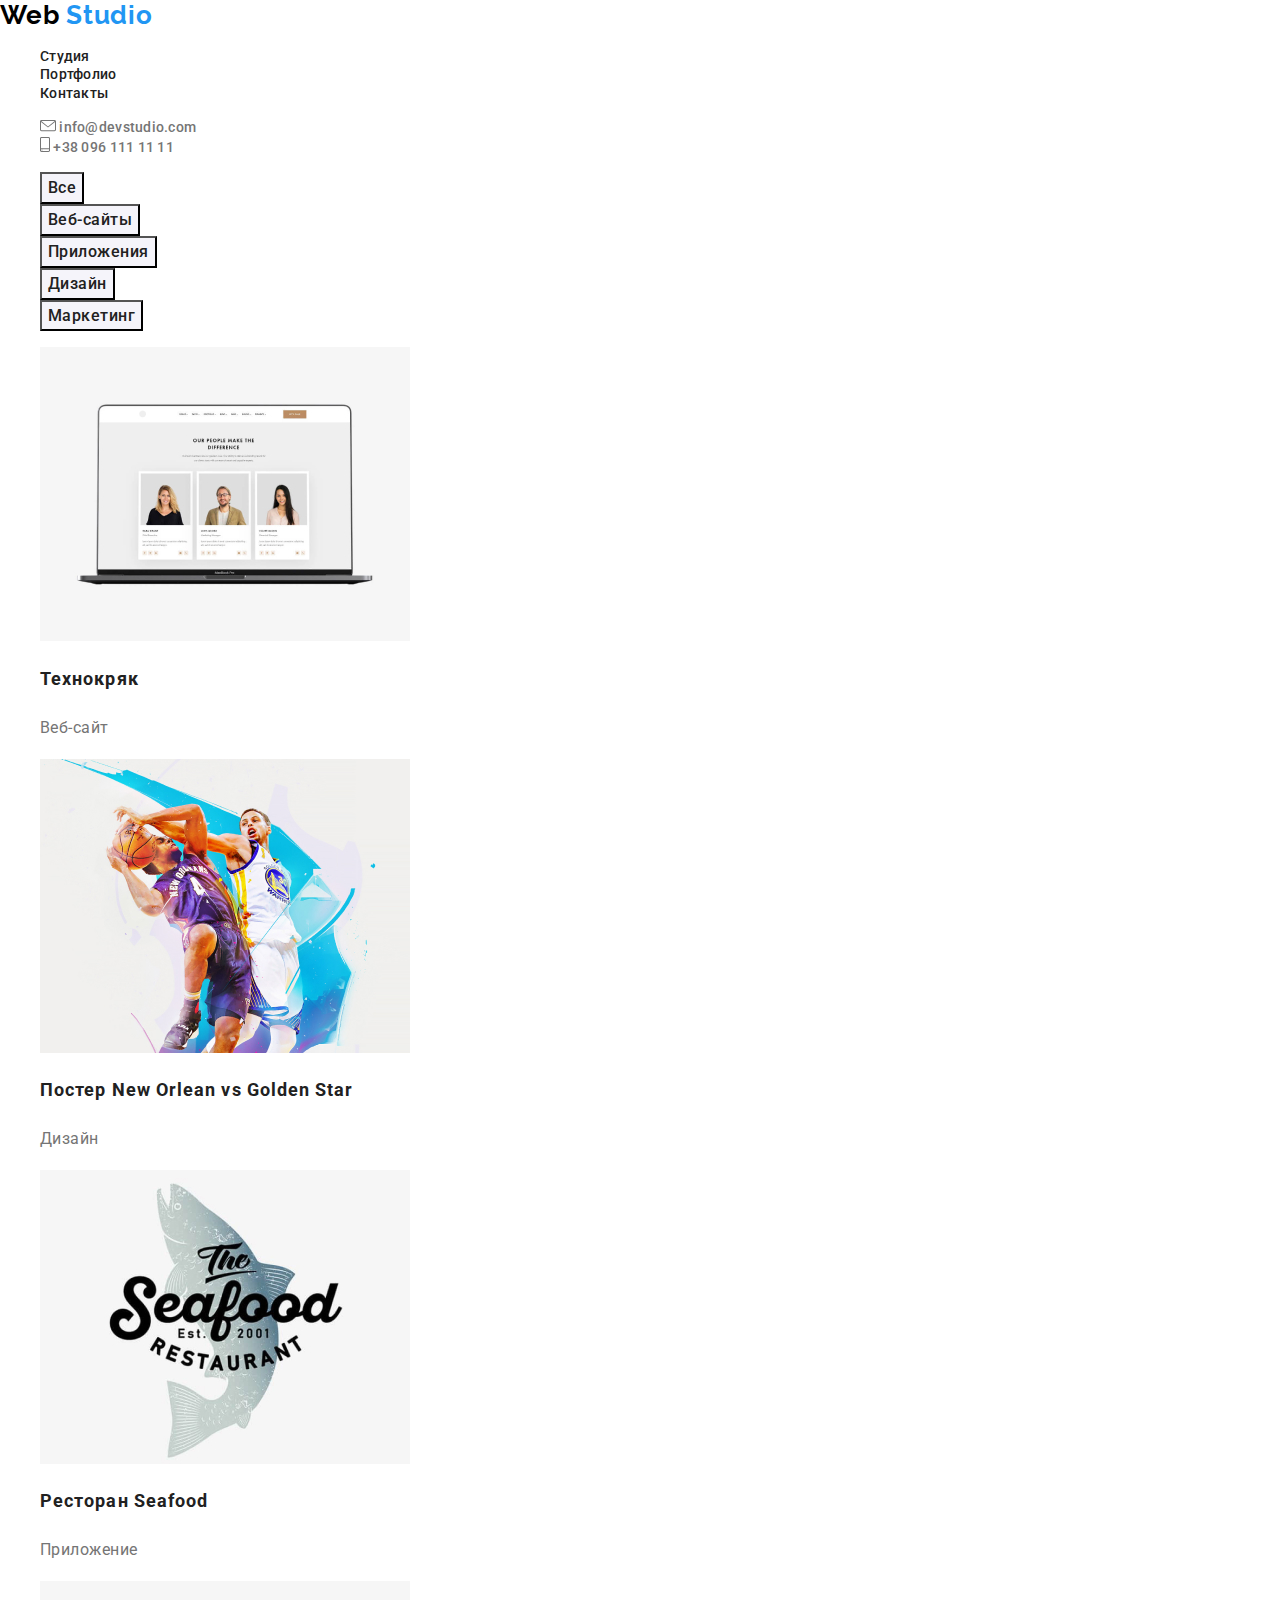
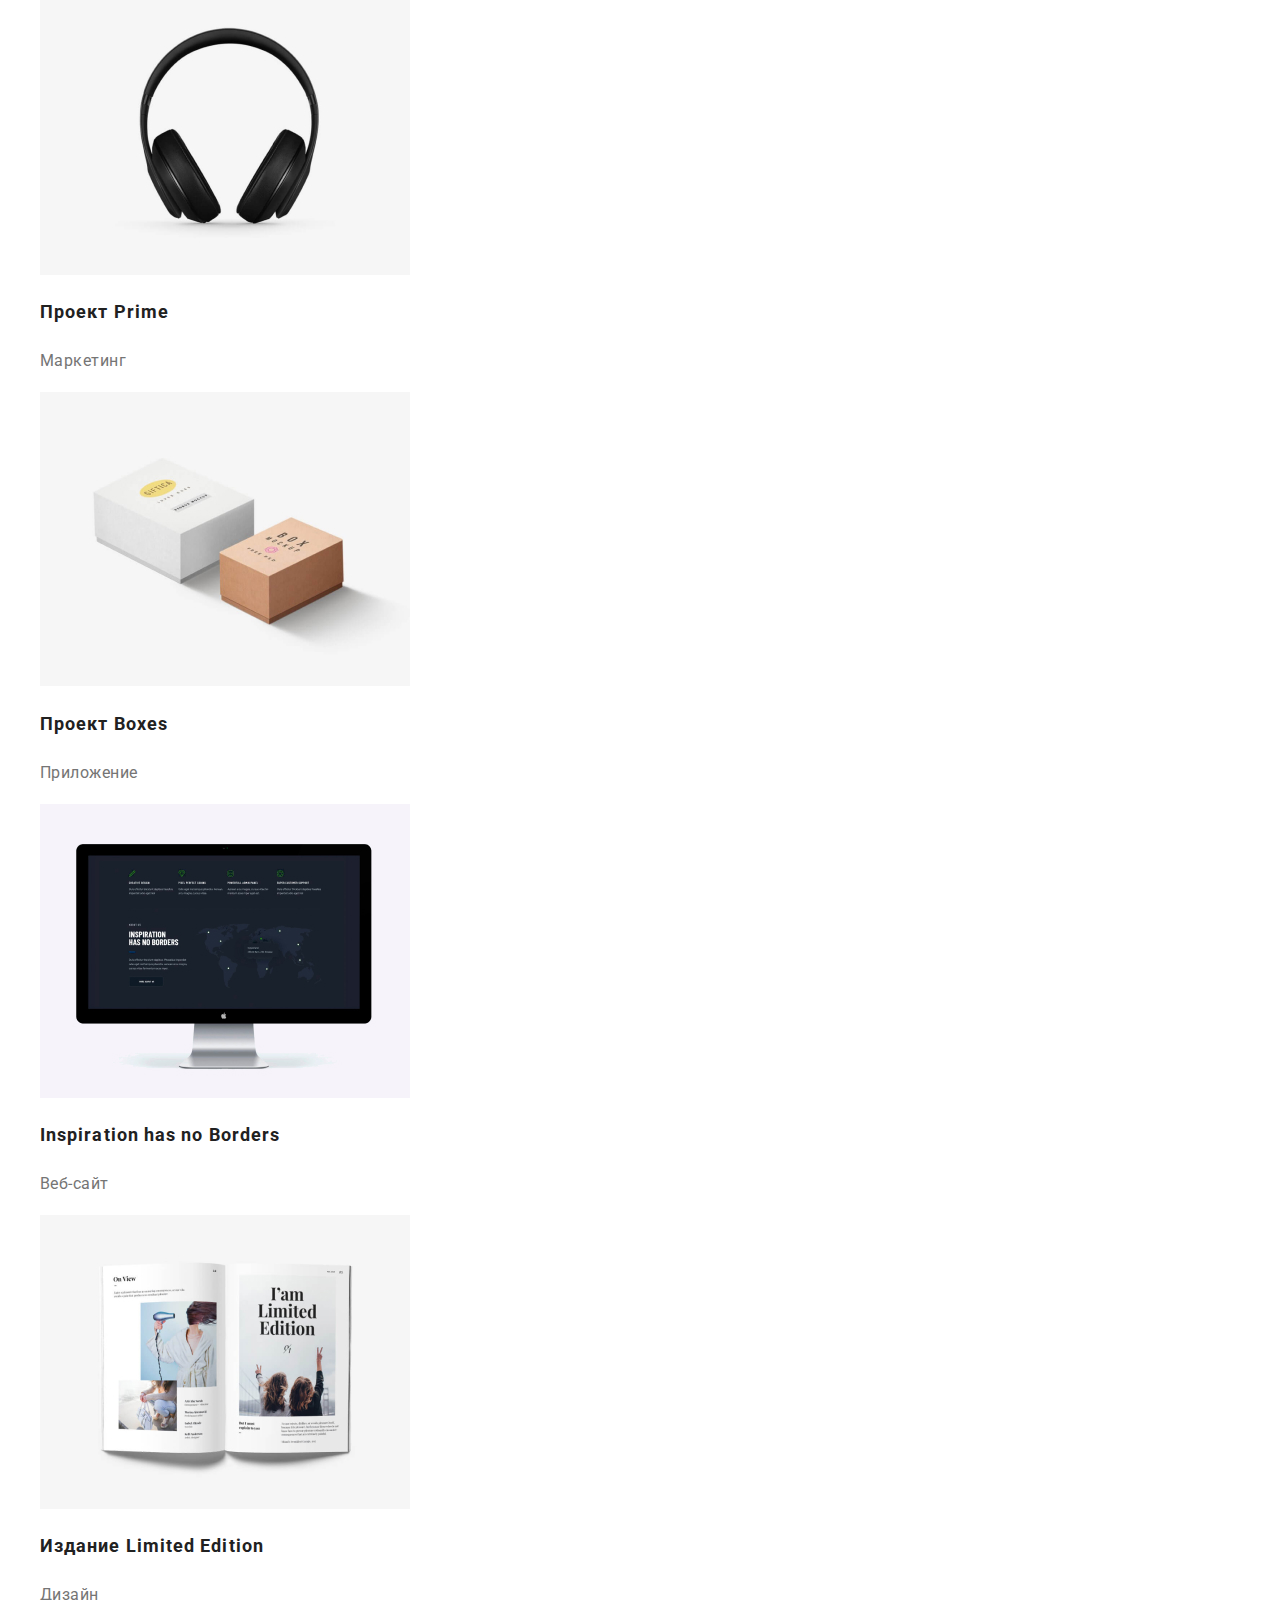
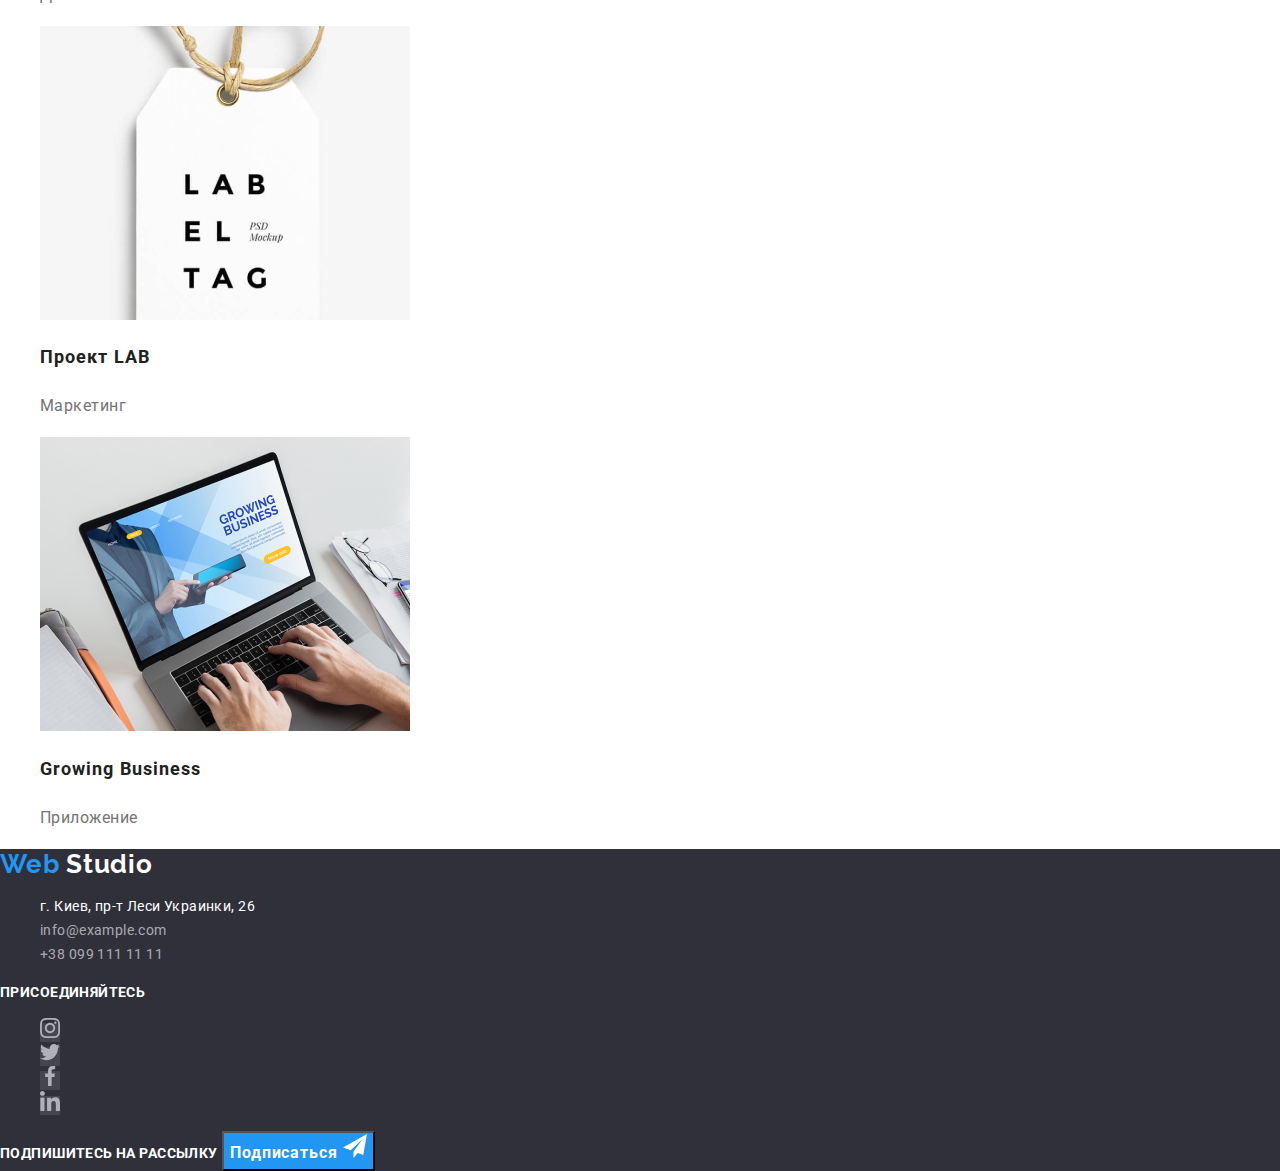
==== portfolio.html @ 46cf5114 "копирует со 2-ого дз + изменяет метод вставки шрифта, нормалайза, добавляет id к лого в футере" ====
<!DOCTYPE html>
<html lang="ru">
  <head>
    <meta charset="UTF-8" />
    <meta name="viewport" content="width=device-width, initial-scale=1.0" />
    <title>Портфолио</title>
    <link
      href="https://fonts.googleapis.com/css2?family=Roboto:wght@400;500;700;900&display=swap"
      rel="stylesheet"
    />
    <link
      rel="stylesheet"
      href="https://cdnjs.cloudflare.com/ajax/libs/modern-normalize/0.7.0/modern-normalize.min.css"
    />
    <link rel="stylesheet" href="./css/styles.css" />
  </head>

  <body>
    <!-- Шапка сайта -->
    <header class="header">
      <nav class="navigation">
        <a class="logo link" id="logo" href="./index.html" lang="en">
          <span class="logo-accent">Web</span> Studio
        </a>

        <ul class="navigation-list list">
          <li class="navigation-list-item">
            <a
              class="navigation-list-item-link link"
              href="./index.html"
              target="_blank"
              rel="noreferrer noopener"
              >Студия</a
            >
          </li>
          <li class="navigation-list-item">
            <a
              class="navigation-list-item-link link"
              href="./portfolio.html"
              target="_blank"
              rel="noreferrer noopener"
              >Портфолио</a
            >
          </li>
          <li class="navigation-list-item">
            <a
              class="navigation-list-item-link link"
              href=""
              target="_blank"
              rel="noreferrer noopener"
              >Контакты</a
            >
          </li>
        </ul>
      </nav>

      <ul class="header-address-list list">
        <li class="header-address-list-item">
          <address class="address">
            <a
              class="header-address-list-item-link link"
              href="mailto:info@devstudio.com"
              aria-label="Конверт"
            >
              <img src="./images/icons-header/envelope.svg" alt="Конверт" />
              info@devstudio.com
            </a>
          </address>
        </li>
        <li class="header-address-list-item">
          <address class="address">
            <a
              class="header-address-list-item-link link"
              href="tel:+380961111111"
              aria-label="Смартфон"
            >
              <img src="./images/icons-header/smartphone.svg" alt="Смартфон" />
              +38 096 111 11 11
            </a>
          </address>
        </li>
      </ul>
    </header>

    <main>
      <!-- Портфолио -->
      <section class="portfolio">
        <h1 hidden>Проекты студии</h1>
        <ul class="portfolio-list-btn list">
          <li class="portfolio-list-btn-item">
            <button class="portfolio-btn" type="button">Все</button>
          </li>
          <li class="portfolio-list-btn-item">
            <button class="portfolio-btn" type="button">Веб-сайты</button>
          </li>
          <li class="portfolio-list-btn-item">
            <button class="portfolio-btn" type="button">Приложения</button>
          </li>
          <li class="portfolio-list-btn-item">
            <button class="portfolio-btn" type="button">Дизайн</button>
          </li>
          <li class="portfolio-list-btn-item">
            <button class="portfolio-btn" type="button">Маркетинг</button>
          </li>
        </ul>

        <ul class="portfolio-list list">
          <li class="portfolio-list-item">
            <a
              class="portfolio-list-item-link link"
              href=""
              target="_blank"
              rel="noreferrer noopener"
            >
              <img
                src="./images/portfolio/project-1.jpg"
                alt="Фото людей на экране ноутбука"
                width="370"
                height="294"
              />
              <h2 class="portfolio-list-item-title">Технокряк</h2>
              <p class="portfolio-list-item-name">Веб-сайт</p>
              <p class="portfolio-list-item-description" hidden>
                Технокряк это современная площадка распространения коронавируса.
                Компании используют эту платформу для цифрового шпионажа и атак
                на защищённые сервера конкурентов.
              </p>
            </a>
          </li>
          <li class="portfolio-list-item">
            <a
              class="portfolio-list-item-link link"
              href=""
              target="_blank"
              rel="noreferrer noopener"
            >
              <img
                src="./images/portfolio/project-2.jpg"
                alt="Два баскетболиста"
                width="370"
                height="294"
              />
              <h2 class="portfolio-list-item-title">
                Постер <span lang="en">New Orlean vs Golden Star</span>
              </h2>
              <p class="portfolio-list-item-name">Дизайн</p>
              <p class="portfolio-list-item-description" hidden>
                Технокряк это современная площадка распространения коронавируса.
                Компании используют эту платформу для цифрового шпионажа и атак
                на защищённые сервера конкурентов.
              </p>
            </a>
          </li>
          <li class="portfolio-list-item">
            <a
              class="portfolio-list-item-link link"
              href=""
              target="_blank"
              rel="noreferrer noopener"
            >
              <img
                src="./images/portfolio/project-3.jpg"
                alt="Рыба с надписью"
                width="370"
                height="294"
              />
              <h2 class="portfolio-list-item-title">
                Ресторан <span lang="en">Seafood</span>
              </h2>
              <p class="portfolio-list-item-name">Приложение</p>
              <p class="portfolio-list-item-description" hidden>
                Технокряк это современная площадка распространения коронавируса.
                Компании используют эту платформу для цифрового шпионажа и атак
                на защищённые сервера конкурентов.
              </p>
            </a>
          </li>
          <li class="portfolio-list-item">
            <a
              class="portfolio-list-item-link link"
              href=""
              target="_blank"
              rel="noreferrer noopener"
            >
              <img
                src="./images/portfolio/project-4.jpg"
                alt="Наушники"
                width="370"
                height="294"
              />
              <h2 class="portfolio-list-item-title">
                Проект <span lang="en">Prime</span>
              </h2>
              <p class="portfolio-list-item-name">Маркетинг</p>
              <p class="portfolio-list-item-description" hidden>
                Технокряк это современная площадка распространения коронавируса.
                Компании используют эту платформу для цифрового шпионажа и атак
                на защищённые сервера конкурентов.
              </p>
            </a>
          </li>
          <li class="portfolio-list-item">
            <a
              class="portfolio-list-item-link link"
              href=""
              target="_blank"
              rel="noreferrer noopener"
            >
              <img
                src="./images/portfolio/project-5.jpg"
                alt="Две коробки"
                width="370"
                height="294"
              />
              <h2 class="portfolio-list-item-title">
                Проект <span lang="en">Boxes</span>
              </h2>
              <p class="portfolio-list-item-name">Приложение</p>
              <p class="portfolio-list-item-description" hidden>
                Технокряк это современная площадка распространения коронавируса.
                Компании используют эту платформу для цифрового шпионажа и атак
                на защищённые сервера конкурентов.
              </p>
            </a>
          </li>
          <li class="portfolio-list-item">
            <a
              class="portfolio-list-item-link link"
              href=""
              target="_blank"
              rel="noreferrer noopener"
            >
              <img
                src="./images/portfolio/project-6.jpg"
                alt="Монитор"
                width="370"
                height="294"
              />
              <h2 class="portfolio-list-item-title" lang="en">
                Inspiration has no Borders
              </h2>
              <p class="portfolio-list-item-name">Веб-сайт</p>
              <p class="portfolio-list-item-description" hidden>
                Технокряк это современная площадка распространения коронавируса.
                Компании используют эту платформу для цифрового шпионажа и атак
                на защищённые сервера конкурентов.
              </p>
            </a>
          </li>
          <li class="portfolio-list-item">
            <a
              class="portfolio-list-item-link link"
              href=""
              target="_blank"
              rel="noreferrer noopener"
            >
              <img
                src="./images/portfolio/project-7.jpg"
                alt="Открытый журнал"
                width="370"
                height="294"
              />
              <h2 class="portfolio-list-item-title">
                Издание <span lang="en">Limited Edition</span>
              </h2>
              <p class="portfolio-list-item-name">Дизайн</p>
              <p class="portfolio-list-item-description" hidden>
                Технокряк это современная площадка распространения коронавируса.
                Компании используют эту платформу для цифрового шпионажа и атак
                на защищённые сервера конкурентов.
              </p>
            </a>
          </li>
          <li class="portfolio-list-item">
            <a
              class="portfolio-list-item-link link"
              href=""
              target="_blank"
              rel="noreferrer noopener"
            >
              <img
                src="./images/portfolio/project-8.jpg"
                alt="Этикетка от одежды"
                width="370"
                height="294"
              />
              <h2 class="portfolio-list-item-title">
                Проект <span lang="en">LAB</span>
              </h2>
              <p class="portfolio-list-item-name">Маркетинг</p>
              <p class="portfolio-list-item-description" hidden>
                Технокряк это современная площадка распространения коронавируса.
                Компании используют эту платформу для цифрового шпионажа и атак
                на защищённые сервера конкурентов.
              </p>
            </a>
          </li>
          <li class="portfolio-list-item">
            <a
              class="portfolio-list-item-link link"
              href=""
              target="_blank"
              rel="noreferrer noopener"
            >
              <img
                src="./images/portfolio/project-9.jpg"
                alt="Человек печатает на ноутбуке"
                width="370"
                height="294"
              />
              <h2 class="portfolio-list-item-title" lang="en">
                Growing Business
              </h2>
              <p class="portfolio-list-item-name">Приложение</p>
              <p class="portfolio-list-item-description" hidden>
                Технокряк это современная площадка распространения коронавируса.
                Компании используют эту платформу для цифрового шпионажа и атак
                на защищённые сервера конкурентов.
              </p>
            </a>
          </li>
        </ul>
      </section>
    </main>

    <!-- Подвал -->
    <footer class="footer">
      <div class="footer-address-container">
        <a class="logo link" href="#logo" lang="en">
          <span class="logo-accent">Web</span> Studio
        </a>
        <ul class="footer-address-list list">
          <li class="footer-address-list-item">
            <address class="address">
              <a
                class="footer-address-list-item-link location link"
                href="https://goo.gl/maps/a66H3d7SXyRUabzh9"
                target="_blank"
                rel="noreferrer noopener"
              >
                г. Киев, пр-т Леси Украинки, 26
              </a>
            </address>
          </li>
          <li class="footer-address-list-item">
            <address class="address">
              <a
                class="footer-address-list-item-link link"
                href="mailto:info@example.com"
                >info@example.com</a
              >
            </address>
          </li>
          <li class="footer-address-list-item">
            <address class="address">
              <a
                class="footer-address-list-item-link link"
                href="tel:+380991111111"
                >+38 099 111 11 11</a
              >
            </address>
          </li>
        </ul>
      </div>
      <div class="footer-social-list-container">
        <b class="text">присоединяйтесь</b>
        <ul class="social-list list">
          <li class="social-list-item">
            <a class="social-list-item-link" href="" aria-label="Инстаграм">
              <img
                src="./images/social-links/instagram.svg"
                alt="Иконка инстаграма"
                width="20"
                height="20"
              />
            </a>
          </li>
          <li class="social-list-item">
            <a class="social-list-item-link" href="" aria-label="Твиттер">
              <img
                src="./images/social-links/twitter.svg"
                alt="Иконка твиттера"
                width="20"
                height="20"
              />
            </a>
          </li>
          <li class="social-list-item">
            <a class="social-list-item-link" href="" aria-label="Фейсбук">
              <img
                src="./images/social-links/facebook.svg"
                alt="Иконка фейсбука"
                width="20"
                height="20"
              />
            </a>
          </li>
          <li class="social-list-item">
            <a class="social-list-item-link" href="" aria-label="Линкедин">
              <img
                src="./images/social-links/linkedin.svg"
                alt="Иконка линкедина"
                width="20"
                height="20"
              />
            </a>
          </li>
        </ul>
      </div>
      <div class="footer-form-container">
        <b class="text">подпишитесь на рассылку</b>
        <button class="modal-btn" type="button">
          Подписаться
          <img
            src="./images/footer-icons/icon-send.svg"
            alt="Иконка самолетика"
            width="24"
            height="24"
          />
        </button>
      </div>
    </footer>
  </body>
</html>
---- css/styles.css ----
/* raleway-700 - latin */
@font-face {
  font-family: 'Raleway';
  font-style: normal;
  font-weight: 700;
  font-display: swap;
  src: local('Raleway Bold'), local('Raleway-Bold'),
    url('../fonts/raleway-v16-latin-700.woff2') format('woff2'),
    /* Chrome 26+, Opera 23+, Firefox 39+ */
      url('../fonts/raleway-v16-latin-700.woff') format('woff'); /* Chrome 6+, Firefox 3.6+, IE 9+, Safari 5.1+ */
}

:root {
  --main-font: 'Roboto', sans-serif;
  --secondary-font: 'Raleway', sans-serif;
  --primary-text-color: #757575;
  --secondary-text-color: #ffffff;
  --title-hero-color: #ffffff;
  --title-color: #212121;
  --navigation-color: #212121;
  --accent-color: #2196f3;
  --background-main-color: #ffffff;
  --background-secondary-color: #f5f4fa;
  --background-footer-color: #2f303a;
}

body {
  background-color: var(--background-main-color);
  font-family: var(--main-font);
  color: var(--primary-text-color);
}
.link {
  text-decoration: none;
}
.list {
  list-style: none;
}
.address {
  font-style: normal;
}

/* Логотип в шапке */
.logo {
  font-family: var(--secondary-font);
  font-weight: 700;
  font-size: 26px;
  line-height: 1.19;
  letter-spacing: 0.03em;
  color: #000000;
}
.logo-accent {
  color: var(--accent-color);
}
.logo:hover,
.logo:focus {
  color: var(--accent-color);
}
.logo-accent:hover,
.logo-accent:focus {
  color: #000000;
}

/* Шапка сайта */
.navigation-list-item-link,
.header-address-list-item-link {
  font-weight: 500;
  font-size: 14px;
  line-height: 1.14;
  letter-spacing: 0.02em;
  color: var(--navigation-color);
}
.navigation-list-item-link:hover,
.navigation-list-item-link:focus,
.header-address-list-item-link:hover,
.header-address-list-item-link:focus {
  color: var(--accent-color);
}
.header-address-list-item-link {
  color: var(--primary-text-color);
}

/* Секция Герой */
.hero-title {
  font-weight: 900;
  font-size: 44px;
  line-height: 1.36;
  text-align: center;
  letter-spacing: 0.06em;
  text-transform: uppercase;
  color: var(--title-hero-color);
  background-color: rgba(47, 48, 58, 0.8);
}
.modal-btn {
  font-weight: 700;
  font-size: 16px;
  line-height: 1.87;
  /* display: flex; */
  /* align-items: center; */
  text-align: center;
  letter-spacing: 0.06em;
  color: var(--secondary-text-color);
  background-color: var(--accent-color);
}
.modal-btn:hover,
.modal-btn:focus {
  background-color: #188ce8;
}

/* Особенности */
.features-list-item-img {
  background-color: var(--background-secondary-color);
}
.features-subtitle {
  font-weight: 700;
  font-size: 14px;
  line-height: 1.14;
  letter-spacing: 0.03em;
  text-transform: uppercase;
  color: var(--title-color);
}
.features-description {
  font-weight: 400;
  font-size: 14px;
  line-height: 1.71;
  letter-spacing: 0.03em;
}

/* Деятельность */
.title {
  font-weight: 700;
  font-size: 36px;
  line-height: 1.17;
  text-align: center;
  letter-spacing: 0.03em;
  color: var(--title-color);
}
.activity-list-item-description {
  font-weight: 700;
  font-size: 14px;
  line-height: 1.14;
  text-align: center;
  letter-spacing: 0.03em;
  text-transform: uppercase;
  color: var(--secondary-text-color);
  background-color: rgba(47, 48, 58, 0.8);
}

/* Команда */
.team {
  background-color: var(--background-secondary-color);
}
.team-list-item {
  background-color: var(--background-main-color);
  box-shadow: 0px 2px 1px rgba(0, 0, 0, 0.2), 0px 1px 1px rgba(0, 0, 0, 0.14),
    0px 1px 3px rgba(0, 0, 0, 0.12);
}
.team-list-item-name,
.team-list-item-position {
  font-weight: 500;
  font-size: 16px;
  line-height: 1.19;
  text-align: center;
  letter-spacing: 0.03em;
  color: var(--title-color);
}
.team-list-item-position {
  font-weight: 400;
  color: var(--primary-text-color);
}
.social-list-item-link {
  background-color: var(--background-main-color);
}
.social-list-item-link:hover,
.social-list-item-link:focus {
  background-color: var(--accent-color);
}

/* Постоянные клиенты */

/* Логотип в подвале */
.footer-address-container .logo {
  color: #ffffff;
}
.footer-address-container .logo:hover,
.footer-address-container .logo:focus {
  color: var(--accent-color);
}
.footer-address-container .logo-accent:hover,
.footer-address-container .logo-accent:focus {
  color: #ffffff;
}

/* Подвал */
.footer {
  background-color: var(--background-footer-color);
}
.footer-address-list-item-link {
  font-weight: 400;
  font-size: 14px;
  line-height: 1.71;
  letter-spacing: 0.03em;
  color: rgba(255, 255, 255, 0.6);
}
.footer-address-list-item-link.location {
  color: var(--secondary-text-color);
}
.footer-address-list-item-link:hover,
.footer-address-list-item-link:focus {
  color: var(--accent-color);
}
.footer-social-list-container .text,
.footer-form-container .text {
  font-weight: 700;
  font-size: 14px;
  line-height: 1.14;
  letter-spacing: 0.03em;
  text-transform: uppercase;
  color: var(--secondary-text-color);
}
.footer .social-list-item-link {
  background-color: rgba(255, 255, 255, 0.1);
}
.footer .social-list-item-link:hover,
.footer .social-list-item-link:focus {
  background-color: var(--accent-color);
}

/* Портфолио */
.portfolio-btn {
  font-weight: 500;
  font-size: 16px;
  line-height: 1.62;
  text-align: center;
  letter-spacing: 0.03em;
  color: var(--navigation-color);
  background-color: var(--background-secondary-color);
}
.portfolio-btn:hover,
.portfolio-btn:focus {
  color: var(--secondary-text-color);
  background-color: var(--accent-color);
}
.portfolio-list-item-title {
  font-weight: 700;
  font-size: 18px;
  line-height: 2;
  letter-spacing: 0.06em;
  color: var(--title-color);
}
.portfolio-list-item-name {
  font-weight: 400;
  font-size: 16px;
  line-height: 1.87;
  letter-spacing: 0.03em;
  color: var(--primary-text-color);
}
.portfolio-list-item-description {
  font-weight: 400;
  font-size: 18px;
  line-height: 1.56;
  letter-spacing: 0.03em;
  color: var(--secondary-text-color);
  background-color: rgba(33, 150, 243, 0.9);
}
.portfolio-list-item:hover,
.portfolio-list-item:focus {
  box-shadow: 1px 4px 6px rgba(0, 0, 0, 0.16), 0px 4px 4px rgba(0, 0, 0, 0.06),
    0px 1px 1px rgba(0, 0, 0, 0.12);
}

/* Raleway bold 700
Roboto medium 500
Roboto black 900
Roboto bold 700
Roboto regular 400
*/

/* +цвет основного текста #757575 */
/* +цвет заголовка и навигации #212121 */
/* +цвет текста белый #FFFFFF */
/* цвет текста логотипа #000000 */
/* +акцент #2196F3 */
/* цвет ховера кнопок #188CE8 */
/* +основной цвет фона #FFFFFF */
/* +вторичный цвет фона #F5F4FA */
/* +цвет фона в футере #2F303A */
/* цвет ссылок в футере rgba(255, 255, 255, 0.6) */
/* цвет фона в секции деятельность rgba(47, 48, 58, 0.8) */
/* цвет иконок #AFB1B8 */
/* background иконок в футере background: rgba(255, 255, 255, 0.1) */
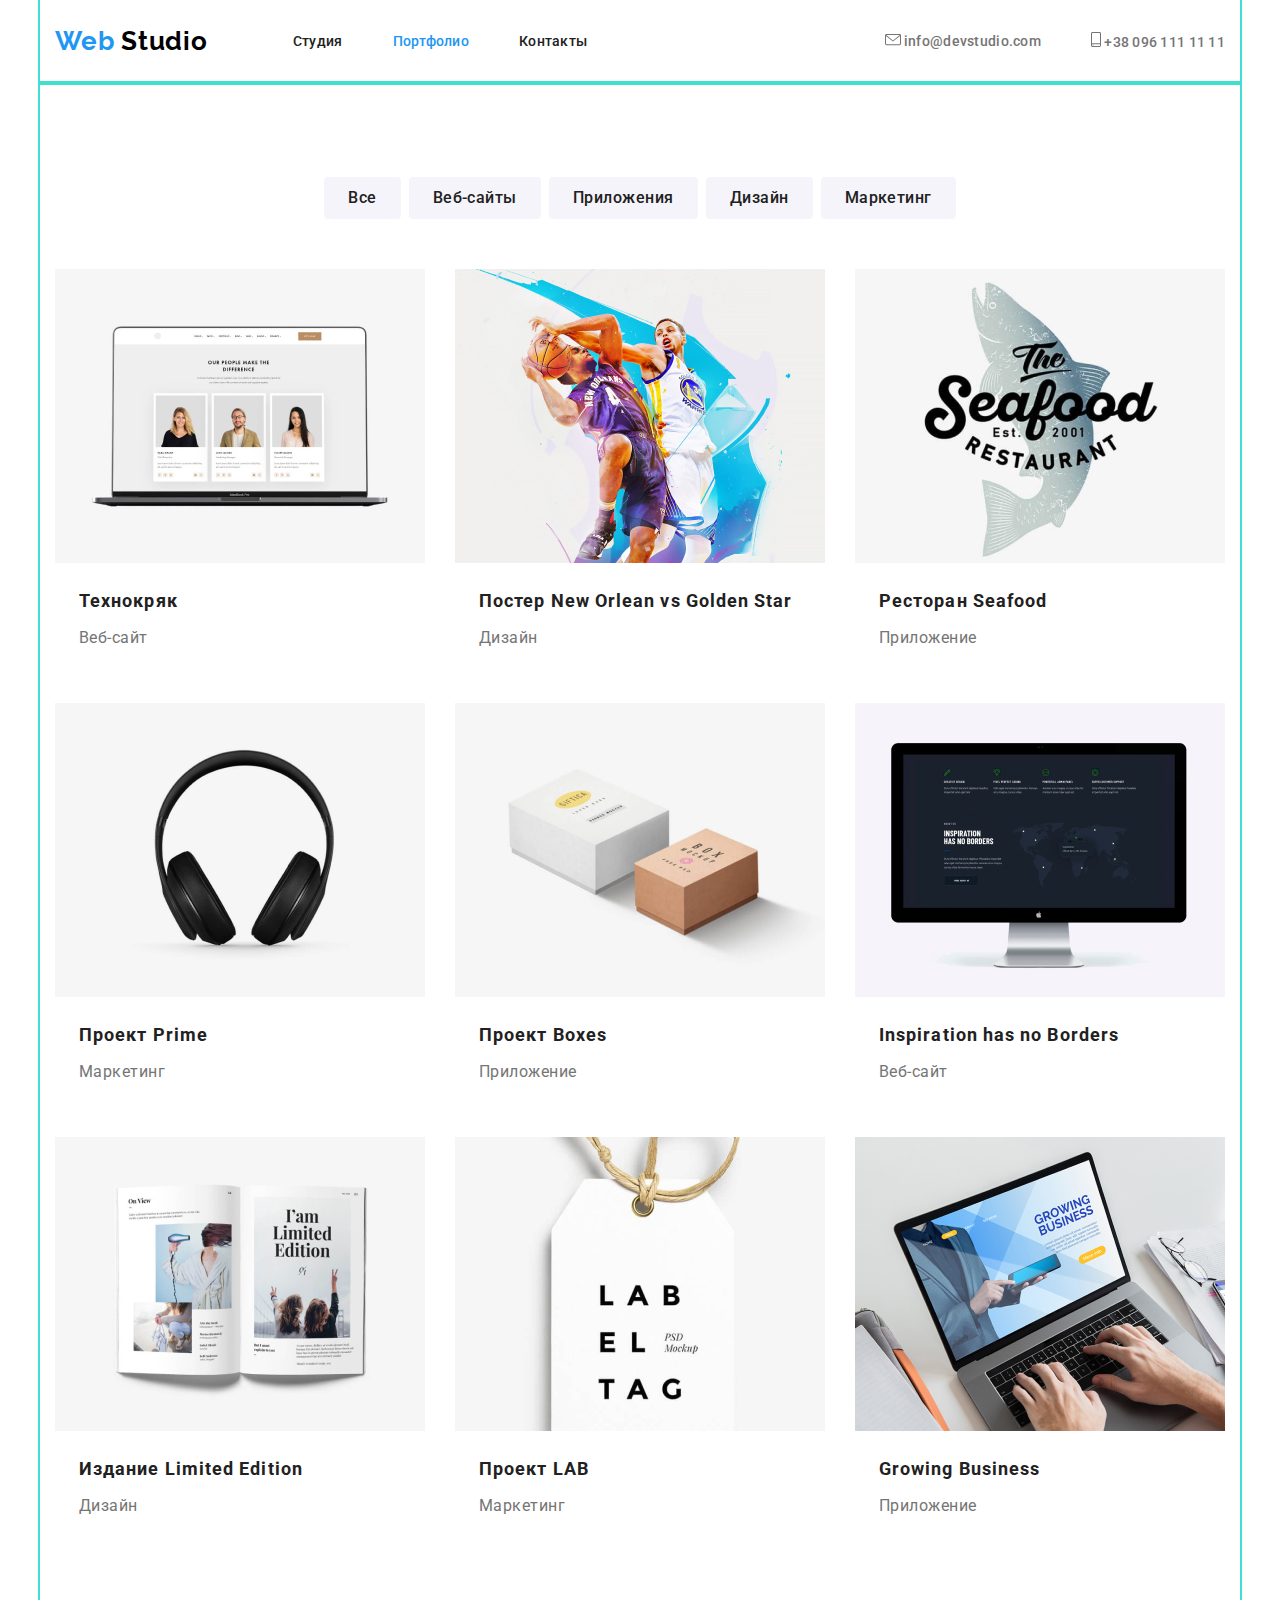
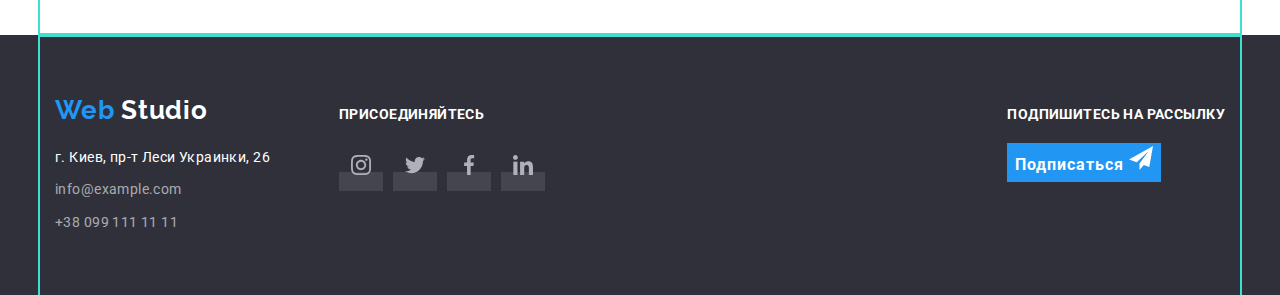
==== commit 285eadfa: "Добавляет позиционирование для портфолио" ====
--- a/portfolio.html
+++ b/portfolio.html
@@ -18,406 +18,464 @@
   <body>
     <!-- Шапка сайта -->
     <header class="header">
-      <nav class="navigation">
-        <a class="logo link" id="logo" href="./index.html" lang="en">
-          <span class="logo-accent">Web</span> Studio
-        </a>
-
-        <ul class="navigation-list list">
-          <li class="navigation-list-item">
-            <a
-              class="navigation-list-item-link link"
-              href="./index.html"
-              target="_blank"
-              rel="noreferrer noopener"
-              >Студия</a
-            >
-          </li>
-          <li class="navigation-list-item">
-            <a
-              class="navigation-list-item-link link"
-              href="./portfolio.html"
-              target="_blank"
-              rel="noreferrer noopener"
-              >Портфолио</a
-            >
-          </li>
-          <li class="navigation-list-item">
-            <a
-              class="navigation-list-item-link link"
-              href=""
-              target="_blank"
-              rel="noreferrer noopener"
-              >Контакты</a
-            >
-          </li>
-        </ul>
-      </nav>
-
-      <ul class="header-address-list list">
-        <li class="header-address-list-item">
-          <address class="address">
-            <a
-              class="header-address-list-item-link link"
-              href="mailto:info@devstudio.com"
-              aria-label="Конверт"
-            >
-              <img src="./images/icons-header/envelope.svg" alt="Конверт" />
-              info@devstudio.com
-            </a>
-          </address>
-        </li>
-        <li class="header-address-list-item">
-          <address class="address">
-            <a
-              class="header-address-list-item-link link"
-              href="tel:+380961111111"
-              aria-label="Смартфон"
-            >
-              <img src="./images/icons-header/smartphone.svg" alt="Смартфон" />
-              +38 096 111 11 11
-            </a>
-          </address>
-        </li>
-      </ul>
-    </header>
-
-    <main>
-      <!-- Портфолио -->
-      <section class="portfolio">
-        <h1 hidden>Проекты студии</h1>
-        <ul class="portfolio-list-btn list">
-          <li class="portfolio-list-btn-item">
-            <button class="portfolio-btn" type="button">Все</button>
-          </li>
-          <li class="portfolio-list-btn-item">
-            <button class="portfolio-btn" type="button">Веб-сайты</button>
-          </li>
-          <li class="portfolio-list-btn-item">
-            <button class="portfolio-btn" type="button">Приложения</button>
-          </li>
-          <li class="portfolio-list-btn-item">
-            <button class="portfolio-btn" type="button">Дизайн</button>
-          </li>
-          <li class="portfolio-list-btn-item">
-            <button class="portfolio-btn" type="button">Маркетинг</button>
-          </li>
-        </ul>
-
-        <ul class="portfolio-list list">
-          <li class="portfolio-list-item">
-            <a
-              class="portfolio-list-item-link link"
-              href=""
-              target="_blank"
-              rel="noreferrer noopener"
-            >
-              <img
-                src="./images/portfolio/project-1.jpg"
-                alt="Фото людей на экране ноутбука"
-                width="370"
-                height="294"
-              />
-              <h2 class="portfolio-list-item-title">Технокряк</h2>
-              <p class="portfolio-list-item-name">Веб-сайт</p>
-              <p class="portfolio-list-item-description" hidden>
-                Технокряк это современная площадка распространения коронавируса.
-                Компании используют эту платформу для цифрового шпионажа и атак
-                на защищённые сервера конкурентов.
-              </p>
-            </a>
-          </li>
-          <li class="portfolio-list-item">
-            <a
-              class="portfolio-list-item-link link"
-              href=""
-              target="_blank"
-              rel="noreferrer noopener"
-            >
-              <img
-                src="./images/portfolio/project-2.jpg"
-                alt="Два баскетболиста"
-                width="370"
-                height="294"
-              />
-              <h2 class="portfolio-list-item-title">
-                Постер <span lang="en">New Orlean vs Golden Star</span>
-              </h2>
-              <p class="portfolio-list-item-name">Дизайн</p>
-              <p class="portfolio-list-item-description" hidden>
-                Технокряк это современная площадка распространения коронавируса.
-                Компании используют эту платформу для цифрового шпионажа и атак
-                на защищённые сервера конкурентов.
-              </p>
-            </a>
-          </li>
-          <li class="portfolio-list-item">
-            <a
-              class="portfolio-list-item-link link"
-              href=""
-              target="_blank"
-              rel="noreferrer noopener"
-            >
-              <img
-                src="./images/portfolio/project-3.jpg"
-                alt="Рыба с надписью"
-                width="370"
-                height="294"
-              />
-              <h2 class="portfolio-list-item-title">
-                Ресторан <span lang="en">Seafood</span>
-              </h2>
-              <p class="portfolio-list-item-name">Приложение</p>
-              <p class="portfolio-list-item-description" hidden>
-                Технокряк это современная площадка распространения коронавируса.
-                Компании используют эту платформу для цифрового шпионажа и атак
-                на защищённые сервера конкурентов.
-              </p>
-            </a>
-          </li>
-          <li class="portfolio-list-item">
-            <a
-              class="portfolio-list-item-link link"
-              href=""
-              target="_blank"
-              rel="noreferrer noopener"
-            >
-              <img
-                src="./images/portfolio/project-4.jpg"
-                alt="Наушники"
-                width="370"
-                height="294"
-              />
-              <h2 class="portfolio-list-item-title">
-                Проект <span lang="en">Prime</span>
-              </h2>
-              <p class="portfolio-list-item-name">Маркетинг</p>
-              <p class="portfolio-list-item-description" hidden>
-                Технокряк это современная площадка распространения коронавируса.
-                Компании используют эту платформу для цифрового шпионажа и атак
-                на защищённые сервера конкурентов.
-              </p>
-            </a>
-          </li>
-          <li class="portfolio-list-item">
-            <a
-              class="portfolio-list-item-link link"
-              href=""
-              target="_blank"
-              rel="noreferrer noopener"
-            >
-              <img
-                src="./images/portfolio/project-5.jpg"
-                alt="Две коробки"
-                width="370"
-                height="294"
-              />
-              <h2 class="portfolio-list-item-title">
-                Проект <span lang="en">Boxes</span>
-              </h2>
-              <p class="portfolio-list-item-name">Приложение</p>
-              <p class="portfolio-list-item-description" hidden>
-                Технокряк это современная площадка распространения коронавируса.
-                Компании используют эту платформу для цифрового шпионажа и атак
-                на защищённые сервера конкурентов.
-              </p>
-            </a>
-          </li>
-          <li class="portfolio-list-item">
-            <a
-              class="portfolio-list-item-link link"
-              href=""
-              target="_blank"
-              rel="noreferrer noopener"
-            >
-              <img
-                src="./images/portfolio/project-6.jpg"
-                alt="Монитор"
-                width="370"
-                height="294"
-              />
-              <h2 class="portfolio-list-item-title" lang="en">
-                Inspiration has no Borders
-              </h2>
-              <p class="portfolio-list-item-name">Веб-сайт</p>
-              <p class="portfolio-list-item-description" hidden>
-                Технокряк это современная площадка распространения коронавируса.
-                Компании используют эту платформу для цифрового шпионажа и атак
-                на защищённые сервера конкурентов.
-              </p>
-            </a>
-          </li>
-          <li class="portfolio-list-item">
-            <a
-              class="portfolio-list-item-link link"
-              href=""
-              target="_blank"
-              rel="noreferrer noopener"
-            >
-              <img
-                src="./images/portfolio/project-7.jpg"
-                alt="Открытый журнал"
-                width="370"
-                height="294"
-              />
-              <h2 class="portfolio-list-item-title">
-                Издание <span lang="en">Limited Edition</span>
-              </h2>
-              <p class="portfolio-list-item-name">Дизайн</p>
-              <p class="portfolio-list-item-description" hidden>
-                Технокряк это современная площадка распространения коронавируса.
-                Компании используют эту платформу для цифрового шпионажа и атак
-                на защищённые сервера конкурентов.
-              </p>
-            </a>
-          </li>
-          <li class="portfolio-list-item">
-            <a
-              class="portfolio-list-item-link link"
-              href=""
-              target="_blank"
-              rel="noreferrer noopener"
-            >
-              <img
-                src="./images/portfolio/project-8.jpg"
-                alt="Этикетка от одежды"
-                width="370"
-                height="294"
-              />
-              <h2 class="portfolio-list-item-title">
-                Проект <span lang="en">LAB</span>
-              </h2>
-              <p class="portfolio-list-item-name">Маркетинг</p>
-              <p class="portfolio-list-item-description" hidden>
-                Технокряк это современная площадка распространения коронавируса.
-                Компании используют эту платформу для цифрового шпионажа и атак
-                на защищённые сервера конкурентов.
-              </p>
-            </a>
-          </li>
-          <li class="portfolio-list-item">
-            <a
-              class="portfolio-list-item-link link"
-              href=""
-              target="_blank"
-              rel="noreferrer noopener"
-            >
-              <img
-                src="./images/portfolio/project-9.jpg"
-                alt="Человек печатает на ноутбуке"
-                width="370"
-                height="294"
-              />
-              <h2 class="portfolio-list-item-title" lang="en">
-                Growing Business
-              </h2>
-              <p class="portfolio-list-item-name">Приложение</p>
-              <p class="portfolio-list-item-description" hidden>
-                Технокряк это современная площадка распространения коронавируса.
-                Компании используют эту платформу для цифрового шпионажа и атак
-                на защищённые сервера конкурентов.
-              </p>
-            </a>
-          </li>
-        </ul>
-      </section>
-    </main>
-
-    <!-- Подвал -->
-    <footer class="footer">
-      <div class="footer-address-container">
-        <a class="logo link" href="#logo" lang="en">
-          <span class="logo-accent">Web</span> Studio
-        </a>
-        <ul class="footer-address-list list">
-          <li class="footer-address-list-item">
+      <div class="container">
+        <nav class="navigation">
+          <a class="logo link" id="logo" href="./index.html" lang="en">
+            <span class="logo-accent">Web</span> Studio
+          </a>
+
+          <ul class="navigation-list list">
+            <li class="navigation-list-item">
+              <a
+                class="navigation-list-item-link link"
+                href="./index.html"
+                target="_blank"
+                rel="noreferrer noopener"
+                >Студия</a
+              >
+            </li>
+            <li class="navigation-list-item">
+              <a
+                class="navigation-list-item-link link current"
+                href="./portfolio.html"
+                target="_blank"
+                rel="noreferrer noopener"
+                >Портфолио</a
+              >
+            </li>
+            <li class="navigation-list-item">
+              <a
+                class="navigation-list-item-link link"
+                href=""
+                target="_blank"
+                rel="noreferrer noopener"
+                >Контакты</a
+              >
+            </li>
+          </ul>
+        </nav>
+
+        <ul class="header-address-list list">
+          <li class="header-address-list-item">
             <address class="address">
               <a
-                class="footer-address-list-item-link location link"
-                href="https://goo.gl/maps/a66H3d7SXyRUabzh9"
-                target="_blank"
-                rel="noreferrer noopener"
-              >
-                г. Киев, пр-т Леси Украинки, 26
+                class="header-address-list-item-link link"
+                href="mailto:info@devstudio.com"
+                aria-label="Конверт"
+              >
+                <img src="./images/icons-header/envelope.svg" alt="Конверт" />
+                info@devstudio.com
               </a>
             </address>
           </li>
-          <li class="footer-address-list-item">
+          <li class="header-address-list-item">
             <address class="address">
               <a
-                class="footer-address-list-item-link link"
-                href="mailto:info@example.com"
-                >info@example.com</a
-              >
-            </address>
-          </li>
-          <li class="footer-address-list-item">
-            <address class="address">
-              <a
-                class="footer-address-list-item-link link"
-                href="tel:+380991111111"
-                >+38 099 111 11 11</a
-              >
+                class="header-address-list-item-link link"
+                href="tel:+380961111111"
+                aria-label="Смартфон"
+              >
+                <img
+                  src="./images/icons-header/smartphone.svg"
+                  alt="Смартфон"
+                />
+                +38 096 111 11 11
+              </a>
             </address>
           </li>
         </ul>
       </div>
-      <div class="footer-social-list-container">
-        <b class="text">присоединяйтесь</b>
-        <ul class="social-list list">
-          <li class="social-list-item">
-            <a class="social-list-item-link" href="" aria-label="Инстаграм">
-              <img
-                src="./images/social-links/instagram.svg"
-                alt="Иконка инстаграма"
-                width="20"
-                height="20"
-              />
-            </a>
-          </li>
-          <li class="social-list-item">
-            <a class="social-list-item-link" href="" aria-label="Твиттер">
-              <img
-                src="./images/social-links/twitter.svg"
-                alt="Иконка твиттера"
-                width="20"
-                height="20"
-              />
-            </a>
-          </li>
-          <li class="social-list-item">
-            <a class="social-list-item-link" href="" aria-label="Фейсбук">
-              <img
-                src="./images/social-links/facebook.svg"
-                alt="Иконка фейсбука"
-                width="20"
-                height="20"
-              />
-            </a>
-          </li>
-          <li class="social-list-item">
-            <a class="social-list-item-link" href="" aria-label="Линкедин">
-              <img
-                src="./images/social-links/linkedin.svg"
-                alt="Иконка линкедина"
-                width="20"
-                height="20"
-              />
-            </a>
-          </li>
-        </ul>
-      </div>
-      <div class="footer-form-container">
-        <b class="text">подпишитесь на рассылку</b>
-        <button class="modal-btn" type="button">
-          Подписаться
-          <img
-            src="./images/footer-icons/icon-send.svg"
-            alt="Иконка самолетика"
-            width="24"
-            height="24"
-          />
-        </button>
+    </header>
+
+    <main>
+      <!-- Портфолио -->
+      <section class="portfolio">
+        <div class="container section">
+          <h1 hidden>Проекты студии</h1>
+          <ul class="portfolio-list-btn list">
+            <li class="portfolio-list-btn-item">
+              <button class="portfolio-btn" type="button">Все</button>
+            </li>
+            <li class="portfolio-list-btn-item">
+              <button class="portfolio-btn" type="button">Веб-сайты</button>
+            </li>
+            <li class="portfolio-list-btn-item">
+              <button class="portfolio-btn" type="button">Приложения</button>
+            </li>
+            <li class="portfolio-list-btn-item">
+              <button class="portfolio-btn" type="button">Дизайн</button>
+            </li>
+            <li class="portfolio-list-btn-item">
+              <button class="portfolio-btn" type="button">Маркетинг</button>
+            </li>
+          </ul>
+
+          <ul class="portfolio-list list">
+            <li class="portfolio-list-item">
+              <a
+                class="portfolio-list-item-link link"
+                href=""
+                target="_blank"
+                rel="noreferrer noopener"
+              >
+                <div class="portfolio-list-item-img-content">
+                  <img
+                    class="portfolio-list-item-img"
+                    src="./images/portfolio/project-1.jpg"
+                    alt="Фото людей на экране ноутбука"
+                    width="370"
+                    height="294"
+                  />
+                  <p class="portfolio-list-item-description" hidden>
+                    Технокряк это современная площадка распространения
+                    коронавируса. Компании используют эту платформу для
+                    цифрового шпионажа и атак на защищённые сервера конкурентов.
+                  </p>
+                </div>
+                <div class="portfolio-list-item-text-content">
+                  <h2 class="portfolio-list-item-title">Технокряк</h2>
+                  <p class="portfolio-list-item-name">Веб-сайт</p>
+                </div>
+              </a>
+            </li>
+            <li class="portfolio-list-item">
+              <a
+                class="portfolio-list-item-link link"
+                href=""
+                target="_blank"
+                rel="noreferrer noopener"
+              >
+                <div class="portfolio-list-item-img-content">
+                  <img
+                    class="portfolio-list-item-img"
+                    src="./images/portfolio/project-2.jpg"
+                    alt="Два баскетболиста"
+                    width="370"
+                    height="294"
+                  />
+                  <p class="portfolio-list-item-description" hidden>
+                    Технокряк это современная площадка распространения
+                    коронавируса. Компании используют эту платформу для
+                    цифрового шпионажа и атак на защищённые сервера конкурентов.
+                  </p>
+                </div>
+                <div class="portfolio-list-item-text-content">
+                  <h2 class="portfolio-list-item-title">
+                    Постер <span lang="en">New Orlean vs Golden Star</span>
+                  </h2>
+                  <p class="portfolio-list-item-name">Дизайн</p>
+                </div>
+              </a>
+            </li>
+            <li class="portfolio-list-item">
+              <a
+                class="portfolio-list-item-link link"
+                href=""
+                target="_blank"
+                rel="noreferrer noopener"
+              >
+                <div class="portfolio-list-item-img-content">
+                  <img
+                    class="portfolio-list-item-img"
+                    src="./images/portfolio/project-3.jpg"
+                    alt="Рыба с надписью"
+                    width="370"
+                    height="294"
+                  />
+                  <p class="portfolio-list-item-description" hidden>
+                    Технокряк это современная площадка распространения
+                    коронавируса. Компании используют эту платформу для
+                    цифрового шпионажа и атак на защищённые сервера конкурентов.
+                  </p>
+                </div>
+                <div class="portfolio-list-item-text-content">
+                  <h2 class="portfolio-list-item-title">
+                    Ресторан <span lang="en">Seafood</span>
+                  </h2>
+                  <p class="portfolio-list-item-name">Приложение</p>
+                </div>
+              </a>
+            </li>
+            <li class="portfolio-list-item">
+              <a
+                class="portfolio-list-item-link link"
+                href=""
+                target="_blank"
+                rel="noreferrer noopener"
+              >
+                <div class="portfolio-list-item-img-content">
+                  <img
+                    class="portfolio-list-item-img"
+                    src="./images/portfolio/project-4.jpg"
+                    alt="Наушники"
+                    width="370"
+                    height="294"
+                  />
+                  <p class="portfolio-list-item-description" hidden>
+                    Технокряк это современная площадка распространения
+                    коронавируса. Компании используют эту платформу для
+                    цифрового шпионажа и атак на защищённые сервера конкурентов.
+                  </p>
+                </div>
+                <div class="portfolio-list-item-text-content">
+                  <h2 class="portfolio-list-item-title">
+                    Проект <span lang="en">Prime</span>
+                  </h2>
+                  <p class="portfolio-list-item-name">Маркетинг</p>
+                </div>
+              </a>
+            </li>
+            <li class="portfolio-list-item">
+              <a
+                class="portfolio-list-item-link link"
+                href=""
+                target="_blank"
+                rel="noreferrer noopener"
+              >
+                <div class="portfolio-list-item-img-content">
+                  <img
+                    class="portfolio-list-item-img"
+                    src="./images/portfolio/project-5.jpg"
+                    alt="Две коробки"
+                    width="370"
+                    height="294"
+                  />
+                  <p class="portfolio-list-item-description" hidden>
+                    Технокряк это современная площадка распространения
+                    коронавируса. Компании используют эту платформу для
+                    цифрового шпионажа и атак на защищённые сервера конкурентов.
+                  </p>
+                </div>
+                <div class="portfolio-list-item-text-content">
+                  <h2 class="portfolio-list-item-title">
+                    Проект <span lang="en">Boxes</span>
+                  </h2>
+                  <p class="portfolio-list-item-name">Приложение</p>
+                </div>
+              </a>
+            </li>
+            <li class="portfolio-list-item">
+              <a
+                class="portfolio-list-item-link link"
+                href=""
+                target="_blank"
+                rel="noreferrer noopener"
+              >
+                <div class="portfolio-list-item-img-content">
+                  <img
+                    class="portfolio-list-item-img"
+                    src="./images/portfolio/project-6.jpg"
+                    alt="Монитор"
+                    width="370"
+                    height="294"
+                  />
+                  <p class="portfolio-list-item-description" hidden>
+                    Технокряк это современная площадка распространения
+                    коронавируса. Компании используют эту платформу для
+                    цифрового шпионажа и атак на защищённые сервера конкурентов.
+                  </p>
+                </div>
+                <div class="portfolio-list-item-text-content">
+                  <h2 class="portfolio-list-item-title" lang="en">
+                    Inspiration has no Borders
+                  </h2>
+                  <p class="portfolio-list-item-name">Веб-сайт</p>
+                </div>
+              </a>
+            </li>
+            <li class="portfolio-list-item">
+              <a
+                class="portfolio-list-item-link link"
+                href=""
+                target="_blank"
+                rel="noreferrer noopener"
+              >
+                <div class="portfolio-list-item-img-content">
+                  <img
+                    class="portfolio-list-item-img"
+                    src="./images/portfolio/project-7.jpg"
+                    alt="Открытый журнал"
+                    width="370"
+                    height="294"
+                  />
+                  <p class="portfolio-list-item-description" hidden>
+                    Технокряк это современная площадка распространения
+                    коронавируса. Компании используют эту платформу для
+                    цифрового шпионажа и атак на защищённые сервера конкурентов.
+                  </p>
+                </div>
+                <div class="portfolio-list-item-text-content">
+                  <h2 class="portfolio-list-item-title">
+                    Издание <span lang="en">Limited Edition</span>
+                  </h2>
+                  <p class="portfolio-list-item-name">Дизайн</p>
+                </div>
+              </a>
+            </li>
+            <li class="portfolio-list-item">
+              <a
+                class="portfolio-list-item-link link"
+                href=""
+                target="_blank"
+                rel="noreferrer noopener"
+              >
+                <div class="portfolio-list-item-img-content">
+                  <img
+                    class="portfolio-list-item-img"
+                    src="./images/portfolio/project-8.jpg"
+                    alt="Этикетка от одежды"
+                    width="370"
+                    height="294"
+                  />
+                  <p class="portfolio-list-item-description" hidden>
+                    Технокряк это современная площадка распространения
+                    коронавируса. Компании используют эту платформу для
+                    цифрового шпионажа и атак на защищённые сервера конкурентов.
+                  </p>
+                </div>
+                <div class="portfolio-list-item-text-content">
+                  <h2 class="portfolio-list-item-title">
+                    Проект <span lang="en">LAB</span>
+                  </h2>
+                  <p class="portfolio-list-item-name">Маркетинг</p>
+                </div>
+              </a>
+            </li>
+            <li class="portfolio-list-item">
+              <a
+                class="portfolio-list-item-link link"
+                href=""
+                target="_blank"
+                rel="noreferrer noopener"
+              >
+                <div class="portfolio-list-item-img-content">
+                  <img
+                    class="portfolio-list-item-img"
+                    src="./images/portfolio/project-9.jpg"
+                    alt="Человек печатает на ноутбуке"
+                    width="370"
+                    height="294"
+                  />
+                  <p class="portfolio-list-item-description" hidden>
+                    Технокряк это современная площадка распространения
+                    коронавируса. Компании используют эту платформу для
+                    цифрового шпионажа и атак на защищённые сервера конкурентов.
+                  </p>
+                </div>
+                <div class="portfolio-list-item-text-content">
+                  <h2 class="portfolio-list-item-title" lang="en">
+                    Growing Business
+                  </h2>
+                  <p class="portfolio-list-item-name">Приложение</p>
+                </div>
+              </a>
+            </li>
+          </ul>
+        </div>
+      </section>
+    </main>
+
+    <!-- Подвал -->
+    <footer class="footer">
+      <div class="container">
+        <div class="footer-address-container">
+          <a class="logo link" href="#logo" lang="en">
+            <span class="logo-accent">Web</span> Studio
+          </a>
+          <ul class="footer-address-list list">
+            <li class="footer-address-list-item">
+              <address class="address">
+                <a
+                  class="footer-address-list-item-link location link"
+                  href="https://goo.gl/maps/a66H3d7SXyRUabzh9"
+                  target="_blank"
+                  rel="noreferrer noopener"
+                >
+                  г. Киев, пр-т Леси Украинки, 26
+                </a>
+              </address>
+            </li>
+            <li class="footer-address-list-item">
+              <address class="address">
+                <a
+                  class="footer-address-list-item-link link"
+                  href="mailto:info@example.com"
+                  >info@example.com</a
+                >
+              </address>
+            </li>
+            <li class="footer-address-list-item">
+              <address class="address">
+                <a
+                  class="footer-address-list-item-link link"
+                  href="tel:+380991111111"
+                  >+38 099 111 11 11</a
+                >
+              </address>
+            </li>
+          </ul>
+        </div>
+        <div class="footer-social-list-container">
+          <b class="text">присоединяйтесь</b>
+          <ul class="social-list list">
+            <li class="social-list-item">
+              <a class="social-list-item-link" href="" aria-label="Инстаграм">
+                <img
+                  class="social-list-item-link-img"
+                  src="./images/social-links/instagram.svg"
+                  alt="Иконка инстаграма"
+                  width="20"
+                  height="20"
+                />
+              </a>
+            </li>
+            <li class="social-list-item">
+              <a class="social-list-item-link" href="" aria-label="Твиттер">
+                <img
+                  class="social-list-item-link-img"
+                  src="./images/social-links/twitter.svg"
+                  alt="Иконка твиттера"
+                  width="20"
+                  height="20"
+                />
+              </a>
+            </li>
+            <li class="social-list-item">
+              <a class="social-list-item-link" href="" aria-label="Фейсбук">
+                <img
+                  class="social-list-item-link-img"
+                  src="./images/social-links/facebook.svg"
+                  alt="Иконка фейсбука"
+                  width="20"
+                  height="20"
+                />
+              </a>
+            </li>
+            <li class="social-list-item">
+              <a class="social-list-item-link" href="" aria-label="Линкедин">
+                <img
+                  class="social-list-item-link-img"
+                  src="./images/social-links/linkedin.svg"
+                  alt="Иконка линкедина"
+                  width="20"
+                  height="20"
+                />
+              </a>
+            </li>
+          </ul>
+        </div>
+        <div class="footer-form-container">
+          <b class="text">подпишитесь на рассылку</b>
+          <button class="modal-btn" type="button">
+            Подписаться
+            <img
+              src="./images/footer-icons/icon-send.svg"
+              alt="Иконка самолетика"
+              width="24"
+              height="24"
+            />
+          </button>
+        </div>
       </div>
     </footer>
   </body>
--- a/css/styles.css
+++ b/css/styles.css
@@ -24,23 +24,61 @@
   --background-footer-color: #2f303a;
 }
 
+html {
+  box-sizing: border-box;
+}
+
+*,
+*::before,
+*::after {
+  box-sizing: inherit;
+}
+
 body {
   background-color: var(--background-main-color);
   font-family: var(--main-font);
   color: var(--primary-text-color);
 }
+
+/* Универсальные */
 .link {
+  display: block;
   text-decoration: none;
 }
 .list {
+  margin: 0;
+  padding: 0;
   list-style: none;
 }
 .address {
   font-style: normal;
 }
+.container {
+  margin-right: auto;
+  margin-left: auto;
+  width: 1200px;
+  padding-right: 15px;
+  padding-left: 15px;
+  outline: 2px solid turquoise;
+}
+h1,
+h2,
+h3,
+h4,
+h5,
+h6 {
+  margin-top: 0;
+  margin-bottom: 0;
+}
+.section {
+  padding-top: 94px;
+  padding-bottom: 94px;
+}
 
 /* Логотип в шапке */
 .logo {
+  margin-right: 85px;
+
   font-family: var(--secondary-font);
   font-weight: 700;
   font-size: 26px;
@@ -61,6 +99,26 @@
 }
 
 /* Шапка сайта */
+.header > .container,
+.navigation,
+.navigation-list {
+  display: flex;
+  align-items: center;
+}
+.navigation-list-item:not(:last-child),
+.header-address-list-item:not(:last-child) {
+  margin-right: 50px;
+}
+.header-address-list {
+  display: flex;
+  align-items: center;
+  margin-left: auto;
+}
+.navigation-list-item .link,
+.header-address-list-item .link {
+  padding-top: 32px;
+  padding-bottom: 32px;
+}
 .navigation-list-item-link,
 .header-address-list-item-link {
   font-weight: 500;
@@ -78,28 +136,48 @@
 .header-address-list-item-link {
   color: var(--primary-text-color);
 }
+.navigation-list-item-link.current {
+  color: var(--accent-color);
+}
 
 /* Секция Герой */
+.hero {
+  text-align: center;
+  background-color: rgba(47, 48, 58, 0.8);
+}
+.hero > .container {
+  padding-top: 200px;
+  padding-bottom: 200px;
+}
 .hero-title {
+  margin-bottom: 30px;
+
   font-weight: 900;
   font-size: 44px;
   line-height: 1.36;
-  text-align: center;
   letter-spacing: 0.06em;
   text-transform: uppercase;
   color: var(--title-hero-color);
-  background-color: rgba(47, 48, 58, 0.8);
+}
+.hero .modal-btn {
+  padding-top: 10px;
+  padding-right: 32px;
+  padding-bottom: 10px;
+  padding-left: 32px;
+
+  box-shadow: 0px 4px 4px rgba(0, 0, 0, 0.15);
+  border-radius: 4px;
 }
 .modal-btn {
   font-weight: 700;
   font-size: 16px;
   line-height: 1.87;
-  /* display: flex; */
-  /* align-items: center; */
   text-align: center;
   letter-spacing: 0.06em;
   color: var(--secondary-text-color);
   background-color: var(--accent-color);
+  cursor: pointer;
+  border-color: transparent;
 }
 .modal-btn:hover,
 .modal-btn:focus {
@@ -107,10 +185,34 @@
 }
 
 /* Особенности */
+.features {
+  padding-top: 94px;
+}
+.features-list {
+  display: flex;
+  justify-content: space-between;
+}
+.features-list-item {
+  width: 270px;
+}
+.features-list-item:not(:last-child) {
+  margin-right: 30px;
+}
 .features-list-item-img {
+  display: block;
+  padding-top: 25px;
+  padding-right: 100px;
+  padding-bottom: 25px;
+  padding-left: 100px;
+  margin-bottom: 30px;
+
+  width: 270px;
+  height: 120px;
   background-color: var(--background-secondary-color);
 }
 .features-subtitle {
+  margin-bottom: 10px;
+
   font-weight: 700;
   font-size: 14px;
   line-height: 1.14;
@@ -119,6 +221,9 @@
   color: var(--title-color);
 }
 .features-description {
+  margin-top: 0;
+  margin-bottom: 0;
+
   font-weight: 400;
   font-size: 14px;
   line-height: 1.71;
@@ -126,7 +231,19 @@
 }
 
 /* Деятельность */
+.activity-list {
+  display: flex;
+  justify-content: space-between;
+}
+.activity-list-item {
+  width: calc((100% - 60px) / 3);
+}
+.activity-list-item:not(:last-child) {
+  margin-right: 30px;
+}
 .title {
+  margin-bottom: 50px;
+
   font-weight: 700;
   font-size: 36px;
   line-height: 1.17;
@@ -134,7 +251,15 @@
   letter-spacing: 0.03em;
   color: var(--title-color);
 }
+.activity-list-item-img {
+  display: block;
+}
 .activity-list-item-description {
+  margin-top: 0;
+  margin-bottom: 0;
+  padding-top: 27px;
+  padding-bottom: 27px;
+
   font-weight: 700;
   font-size: 14px;
   line-height: 1.14;
@@ -148,11 +273,25 @@
 /* Команда */
 .team {
   background-color: var(--background-secondary-color);
+}
+.team-list {
+  display: flex;
+  justify-content: space-between;
 }
 .team-list-item {
   background-color: var(--background-main-color);
   box-shadow: 0px 2px 1px rgba(0, 0, 0, 0.2), 0px 1px 1px rgba(0, 0, 0, 0.14),
     0px 1px 3px rgba(0, 0, 0, 0.12);
+}
+.team-list-item:not(:last-child) {
+  margin-right: 30px;
+}
+.team-list-item-img {
+  display: block;
+  margin-bottom: 30px;
+}
+.team-list-item-name {
+  margin-bottom: 10px;
 }
 .team-list-item-name,
 .team-list-item-position {
@@ -164,8 +303,23 @@
   color: var(--title-color);
 }
 .team-list-item-position {
+  margin-top: 0;
+  margin-bottom: 16;
+
   font-weight: 400;
   color: var(--primary-text-color);
+}
+.social-list {
+  display: flex;
+  justify-content: space-between;
+}
+.team .social-list {
+  padding-right: 32px;
+  padding-bottom: 24px;
+  padding-left: 32px;
+}
+.social-list-item:not(:last-child) {
+  margin-right: 10px;
 }
 .social-list-item-link {
   background-color: var(--background-main-color);
@@ -174,11 +328,41 @@
 .social-list-item-link:focus {
   background-color: var(--accent-color);
 }
+.social-list-item-link-img {
+  padding: 12px;
+  width: 44px;
+  height: 44px;
+}
 
 /* Постоянные клиенты */
+.customers-list {
+  display: flex;
+  justify-content: space-between;
+}
+.customers-list-item-link {
+  display: flex;
+  justify-content: center;
+  align-items: center;
+
+  border: 1px solid #afb1b8;
+  border-radius: 4px;
+
+  width: 170px;
+  height: 90px;
+}
+.customers-list-item-link:hover,
+.customers-list-item-link:focus {
+  border: 1px solid var(--accent-color);
+}
+.customers-list-item:not(:last-child) {
+  margin-right: 30px;
+}
 
 /* Логотип в подвале */
 .footer-address-container .logo {
+  margin-bottom: 20px;
+  margin-right: 0;
+
   color: #ffffff;
 }
 .footer-address-container .logo:hover,
@@ -191,8 +375,29 @@
 }
 
 /* Подвал */
+.footer > .container {
+  display: flex;
+}
+.footer-address-container {
+  margin-right: 69px;
+  padding-top: 60px;
+  padding-bottom: 60px;
+}
+.footer-social-list-container {
+  margin-right: 94px;
+  padding-top: 72px;
+  padding-bottom: 100px;
+}
+.footer-form-container {
+  margin-left: auto;
+  padding-top: 72px;
+  padding-bottom: 94px;
+}
 .footer {
   background-color: var(--background-footer-color);
+}
+.footer-address-list-item:not(:last-child) {
+  margin-bottom: 9px;
 }
 .footer-address-list-item-link {
   font-weight: 400;
@@ -210,6 +415,9 @@
 }
 .footer-social-list-container .text,
 .footer-form-container .text {
+  display: block;
+  margin-bottom: 20px;
+
   font-weight: 700;
   font-size: 14px;
   line-height: 1.14;
@@ -217,6 +425,7 @@
   text-transform: uppercase;
   color: var(--secondary-text-color);
 }
+
 .footer .social-list-item-link {
   background-color: rgba(255, 255, 255, 0.1);
 }
@@ -226,7 +435,23 @@
 }
 
 /* Портфолио */
+
+.portfolio-list-btn {
+  display: flex;
+  justify-content: center;
+}
+.portfolio-list-btn {
+  margin-bottom: 50px;
+}
+.portfolio-list-btn-item:not(:last-child) {
+  margin-right: 8px;
+}
 .portfolio-btn {
+  padding-top: 6px;
+  padding-right: 22px;
+  padding-bottom: 6px;
+  padding-left: 22px;
+
   font-weight: 500;
   font-size: 16px;
   line-height: 1.62;
@@ -234,13 +459,66 @@
   letter-spacing: 0.03em;
   color: var(--navigation-color);
   background-color: var(--background-secondary-color);
+  border-color: transparent;
+  border-radius: 4px;
 }
 .portfolio-btn:hover,
 .portfolio-btn:focus {
   color: var(--secondary-text-color);
   background-color: var(--accent-color);
+  box-shadow: 0px 2px 2px rgba(0, 0, 0, 0.12), 0px 1px 2px rgba(0, 0, 0, 0.08),
+    0px 3px 1px rgba(0, 0, 0, 0.1);
+}
+
+.portfolio-list {
+  display: flex;
+  flex-wrap: wrap;
+}
+.portfolio-list-item {
+  width: calc((100% - 60px) / 3);
+  margin-right: 30px;
+  margin-bottom: 30px;
+}
+.portfolio-list-item:nth-child(3n) {
+  margin-right: 0;
+}
+.portfolio-list-item:nth-last-child(-n + 3) {
+  margin-bottom: 0;
+}
+
+/* 1 альтернативный способ позиционирования работ в портфолио
+.portfolio-list-item {
+  width: 370px;
+  margin-right: 30px;
+  margin-bottom: 30px;
+}
+.portfolio-list-item:nth-child(3n) {
+  margin-right: 0;
+}
+.portfolio-list-item:nth-last-child(-n + 3) {
+  margin-bottom: 0;
+} */
+
+/* 2 альтернативный способ позиционирования работ в портфолио 
+.portfolio-list-item {
+  width: 370px;
+}
+.portfolio-list-item:not(:nth-child(3n)) {
+  margin-right: 30px;
+}
+.portfolio-list-item:not(:nth-last-child(-n + 3)) {
+  margin-bottom: 30px;
+} */
+
+.portfolio-list-item-img {
+  display: block;
+}
+.portfolio-list-item-text-content {
+  padding: 20px 24px;
 }
 .portfolio-list-item-title {
+  margin-bottom: 4px;
+
   font-weight: 700;
   font-size: 18px;
   line-height: 2;
@@ -248,6 +526,9 @@
   color: var(--title-color);
 }
 .portfolio-list-item-name {
+  margin-top: 0;
+  margin-bottom: 0;
+
   font-weight: 400;
   font-size: 16px;
   line-height: 1.87;
@@ -255,6 +536,10 @@
   color: var(--primary-text-color);
 }
 .portfolio-list-item-description {
+  margin-top: 0;
+  margin-bottom: 0;
+  padding: 63px 24px;
+
   font-weight: 400;
   font-size: 18px;
   line-height: 1.56;
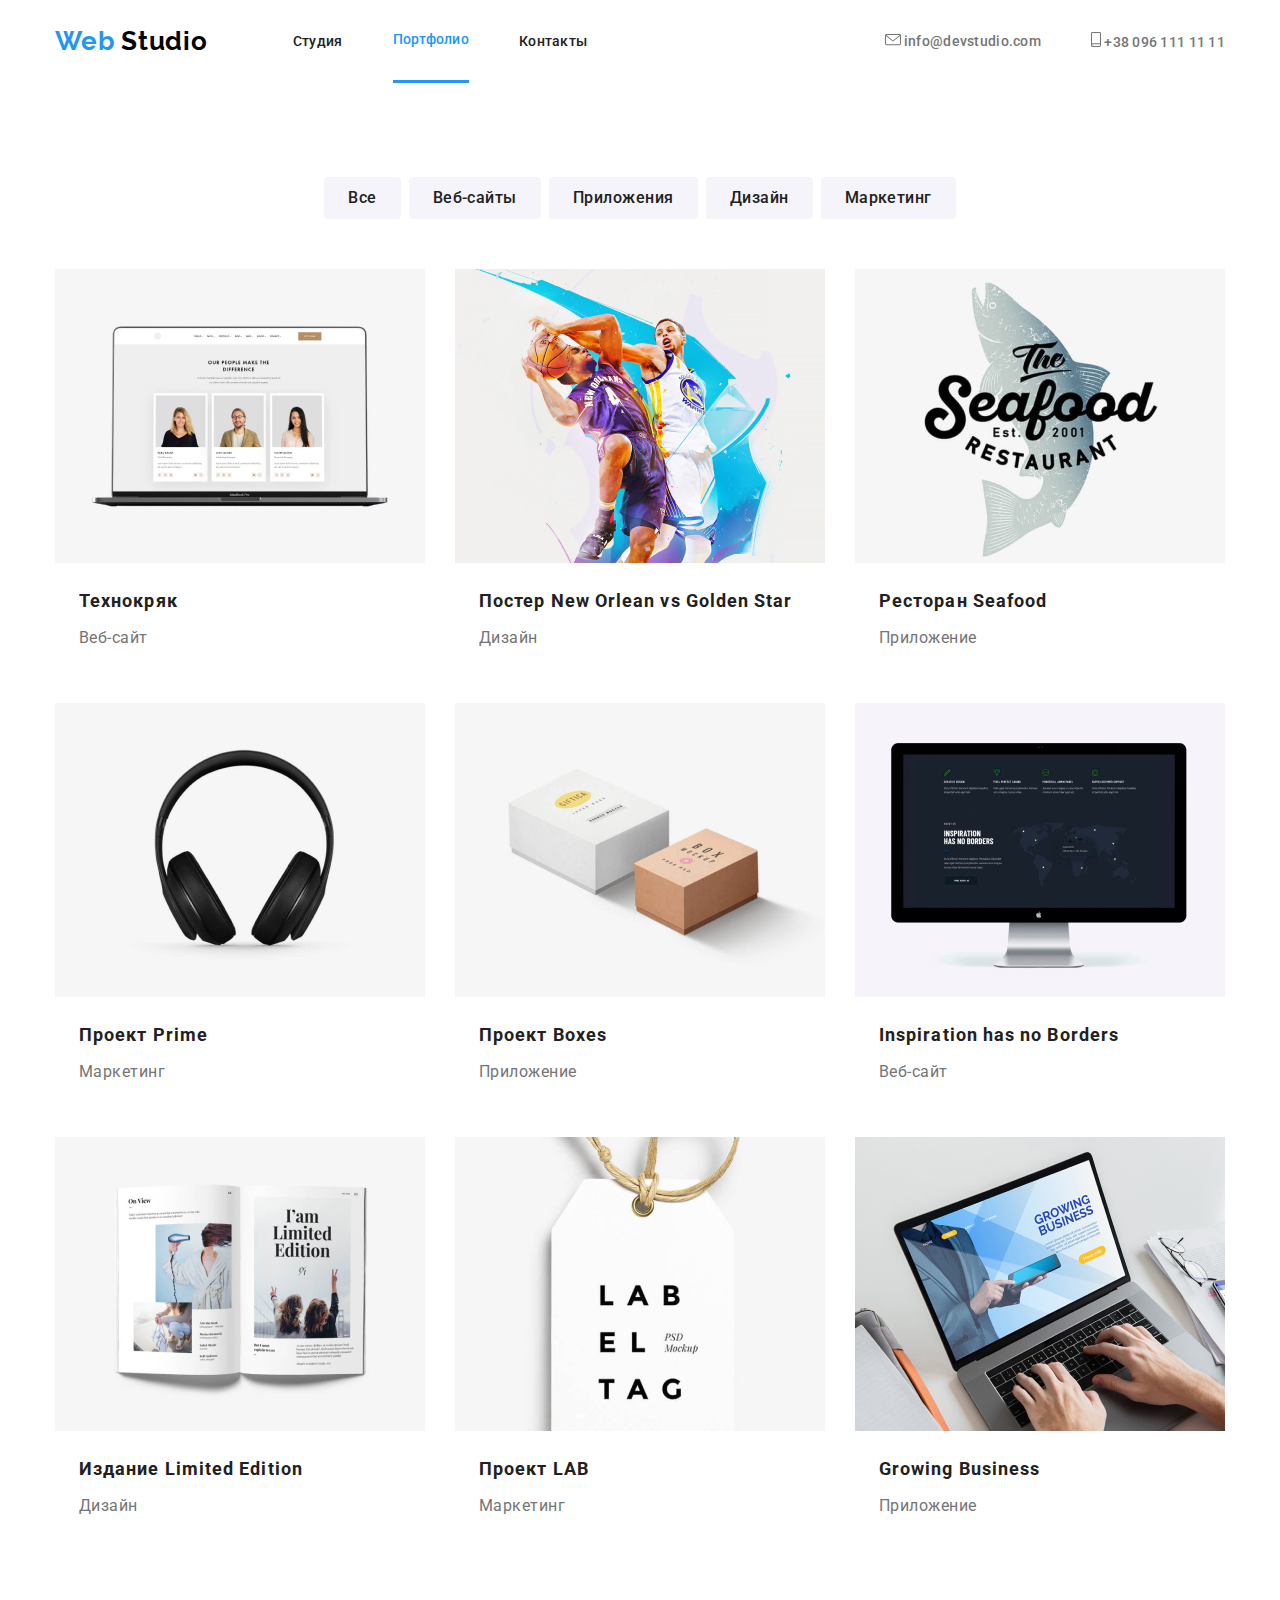
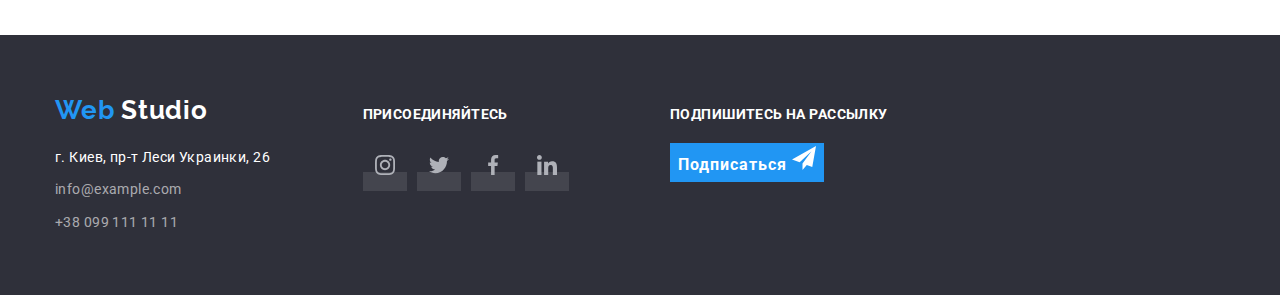
==== commit 321c958d: "Добавляет по мелочам исправления" ====
--- a/portfolio.html
+++ b/portfolio.html
@@ -378,7 +378,7 @@
     <!-- Подвал -->
     <footer class="footer">
       <div class="container">
-        <div class="footer-address-container">
+        <div class="footer-address-container holder">
           <a class="logo link" href="#logo" lang="en">
             <span class="logo-accent">Web</span> Studio
           </a>
@@ -415,7 +415,7 @@
             </li>
           </ul>
         </div>
-        <div class="footer-social-list-container">
+        <div class="footer-social-list-container holder">
           <b class="text">присоединяйтесь</b>
           <ul class="social-list list">
             <li class="social-list-item">
@@ -464,7 +464,7 @@
             </li>
           </ul>
         </div>
-        <div class="footer-form-container">
+        <div class="footer-form-container holder">
           <b class="text">подпишитесь на рассылку</b>
           <button class="modal-btn" type="button">
             Подписаться
--- a/css/styles.css
+++ b/css/styles.css
@@ -59,7 +59,7 @@
   width: 1200px;
   padding-right: 15px;
   padding-left: 15px;
-  outline: 2px solid turquoise;
+  /* outline: 2px solid turquoise; */
 }
 h1,
 h2,
@@ -138,6 +138,7 @@
 }
 .navigation-list-item-link.current {
   color: var(--accent-color);
+  border-bottom: solid;
 }
 
 /* Секция Герой */
@@ -312,6 +313,7 @@
 .social-list {
   display: flex;
   justify-content: space-between;
+  width: 206px;
 }
 .team .social-list {
   padding-right: 32px;
@@ -379,20 +381,27 @@
   display: flex;
 }
 .footer-address-container {
-  margin-right: 69px;
+  /* margin-right: 69px; */
   padding-top: 60px;
   padding-bottom: 60px;
+  width: calc((100% - 60px) / 4);
 }
 .footer-social-list-container {
-  margin-right: 94px;
+  /* margin-right: 94px; */
   padding-top: 72px;
   padding-bottom: 100px;
+  width: calc((100% - 60px) / 4);
 }
 .footer-form-container {
-  margin-left: auto;
+  /* margin-left: auto; */
   padding-top: 72px;
   padding-bottom: 94px;
-}
+  width: calc((100% - 60px) / 2);
+}
+.footer .holder:not(:last-child) {
+  margin-right: 30px;
+}
+
 .footer {
   background-color: var(--background-footer-color);
 }
@@ -461,6 +470,7 @@
   background-color: var(--background-secondary-color);
   border-color: transparent;
   border-radius: 4px;
+  cursor: pointer;
 }
 .portfolio-btn:hover,
 .portfolio-btn:focus {
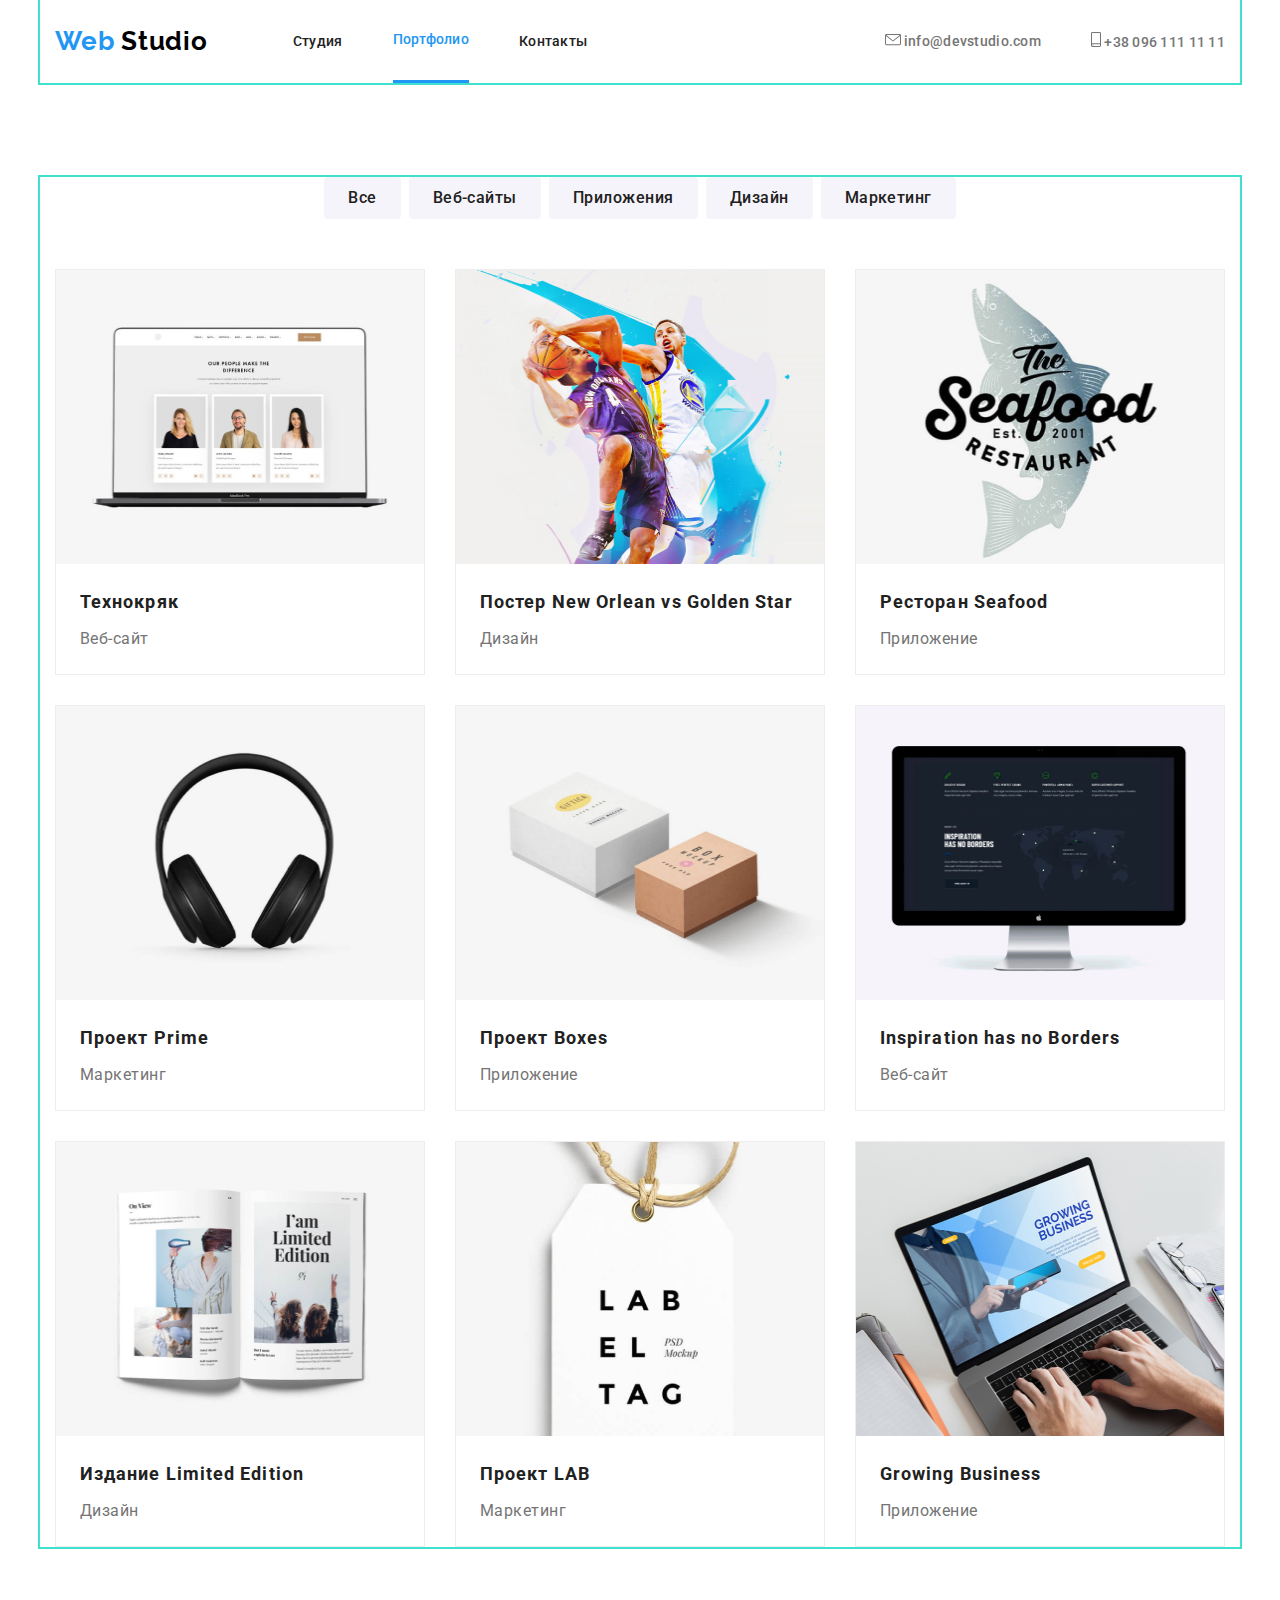
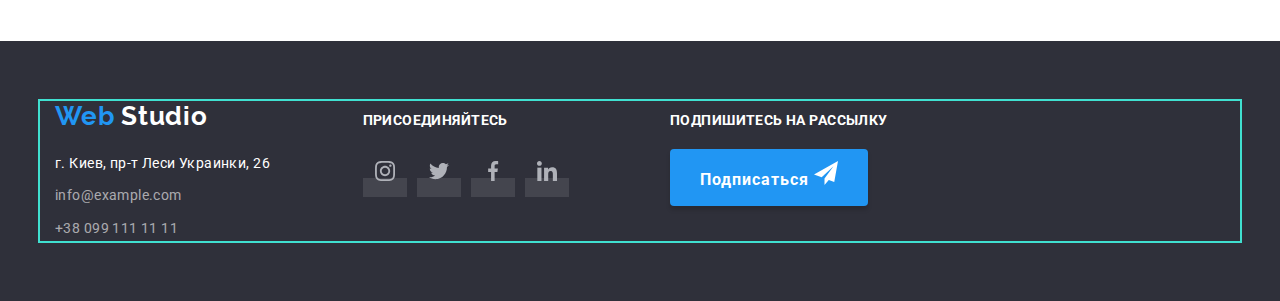
==== commit c736d74e: "Добавляет позиционирование в футере" ====
--- a/portfolio.html
+++ b/portfolio.html
@@ -89,8 +89,8 @@
 
     <main>
       <!-- Портфолио -->
-      <section class="portfolio">
-        <div class="container section">
+      <section class="portfolio section">
+        <div class="container">
           <h1 hidden>Проекты студии</h1>
           <ul class="portfolio-list-btn list">
             <li class="portfolio-list-btn-item">
@@ -379,7 +379,7 @@
     <footer class="footer">
       <div class="container">
         <div class="footer-address-container holder">
-          <a class="logo link" href="#logo" lang="en">
+          <a class="logo inverse link" href="#logo" lang="en">
             <span class="logo-accent">Web</span> Studio
           </a>
           <ul class="footer-address-list list">
--- a/css/styles.css
+++ b/css/styles.css
@@ -59,7 +59,7 @@
   width: 1200px;
   padding-right: 15px;
   padding-left: 15px;
-  /* outline: 2px solid turquoise; */
+  outline: 2px solid turquoise;
 }
 h1,
 h2,
@@ -313,7 +313,6 @@
 .social-list {
   display: flex;
   justify-content: space-between;
-  width: 206px;
 }
 .team .social-list {
   padding-right: 32px;
@@ -361,42 +360,38 @@
 }
 
 /* Логотип в подвале */
-.footer-address-container .logo {
+/* .footer-address-container  */
+.logo.inverse {
   margin-bottom: 20px;
   margin-right: 0;
 
   color: #ffffff;
 }
-.footer-address-container .logo:hover,
-.footer-address-container .logo:focus {
+.logo.inverse:hover,
+.logo.inverse:focus {
   color: var(--accent-color);
 }
-.footer-address-container .logo-accent:hover,
-.footer-address-container .logo-accent:focus {
+.inverse .logo-accent:hover,
+.inverse .logo-accent:focus {
   color: #ffffff;
 }
 
 /* Подвал */
-.footer > .container {
-  display: flex;
-}
-.footer-address-container {
-  /* margin-right: 69px; */
+.footer {
   padding-top: 60px;
   padding-bottom: 60px;
-  width: calc((100% - 60px) / 4);
-}
+}
+.footer > .container {
+  display: flex;
+  justify-content: space-between;
+  align-items: baseline;
+}
+.footer-address-container,
 .footer-social-list-container {
-  /* margin-right: 94px; */
-  padding-top: 72px;
-  padding-bottom: 100px;
-  width: calc((100% - 60px) / 4);
+  flex-basis: 25%;
 }
 .footer-form-container {
-  /* margin-left: auto; */
-  padding-top: 72px;
-  padding-bottom: 94px;
-  width: calc((100% - 60px) / 2);
+  flex-basis: 50%;
 }
 .footer .holder:not(:last-child) {
   margin-right: 30px;
@@ -422,6 +417,9 @@
 .footer-address-list-item-link:focus {
   color: var(--accent-color);
 }
+.footer .social-list {
+  width: 206px;
+}
 .footer-social-list-container .text,
 .footer-form-container .text {
   display: block;
@@ -441,6 +439,12 @@
 .footer .social-list-item-link:hover,
 .footer .social-list-item-link:focus {
   background-color: var(--accent-color);
+}
+
+.footer .modal-btn {
+  padding: 10px 28px;
+  box-shadow: 0px 4px 4px rgba(0, 0, 0, 0.15);
+  border-radius: 4px;
 }
 
 /* Портфолио */
@@ -488,6 +492,7 @@
   width: calc((100% - 60px) / 3);
   margin-right: 30px;
   margin-bottom: 30px;
+  border: 1px solid #eeeeee;
 }
 .portfolio-list-item:nth-child(3n) {
   margin-right: 0;
@@ -522,6 +527,7 @@
 
 .portfolio-list-item-img {
   display: block;
+  width: 100%;
 }
 .portfolio-list-item-text-content {
   padding: 20px 24px;
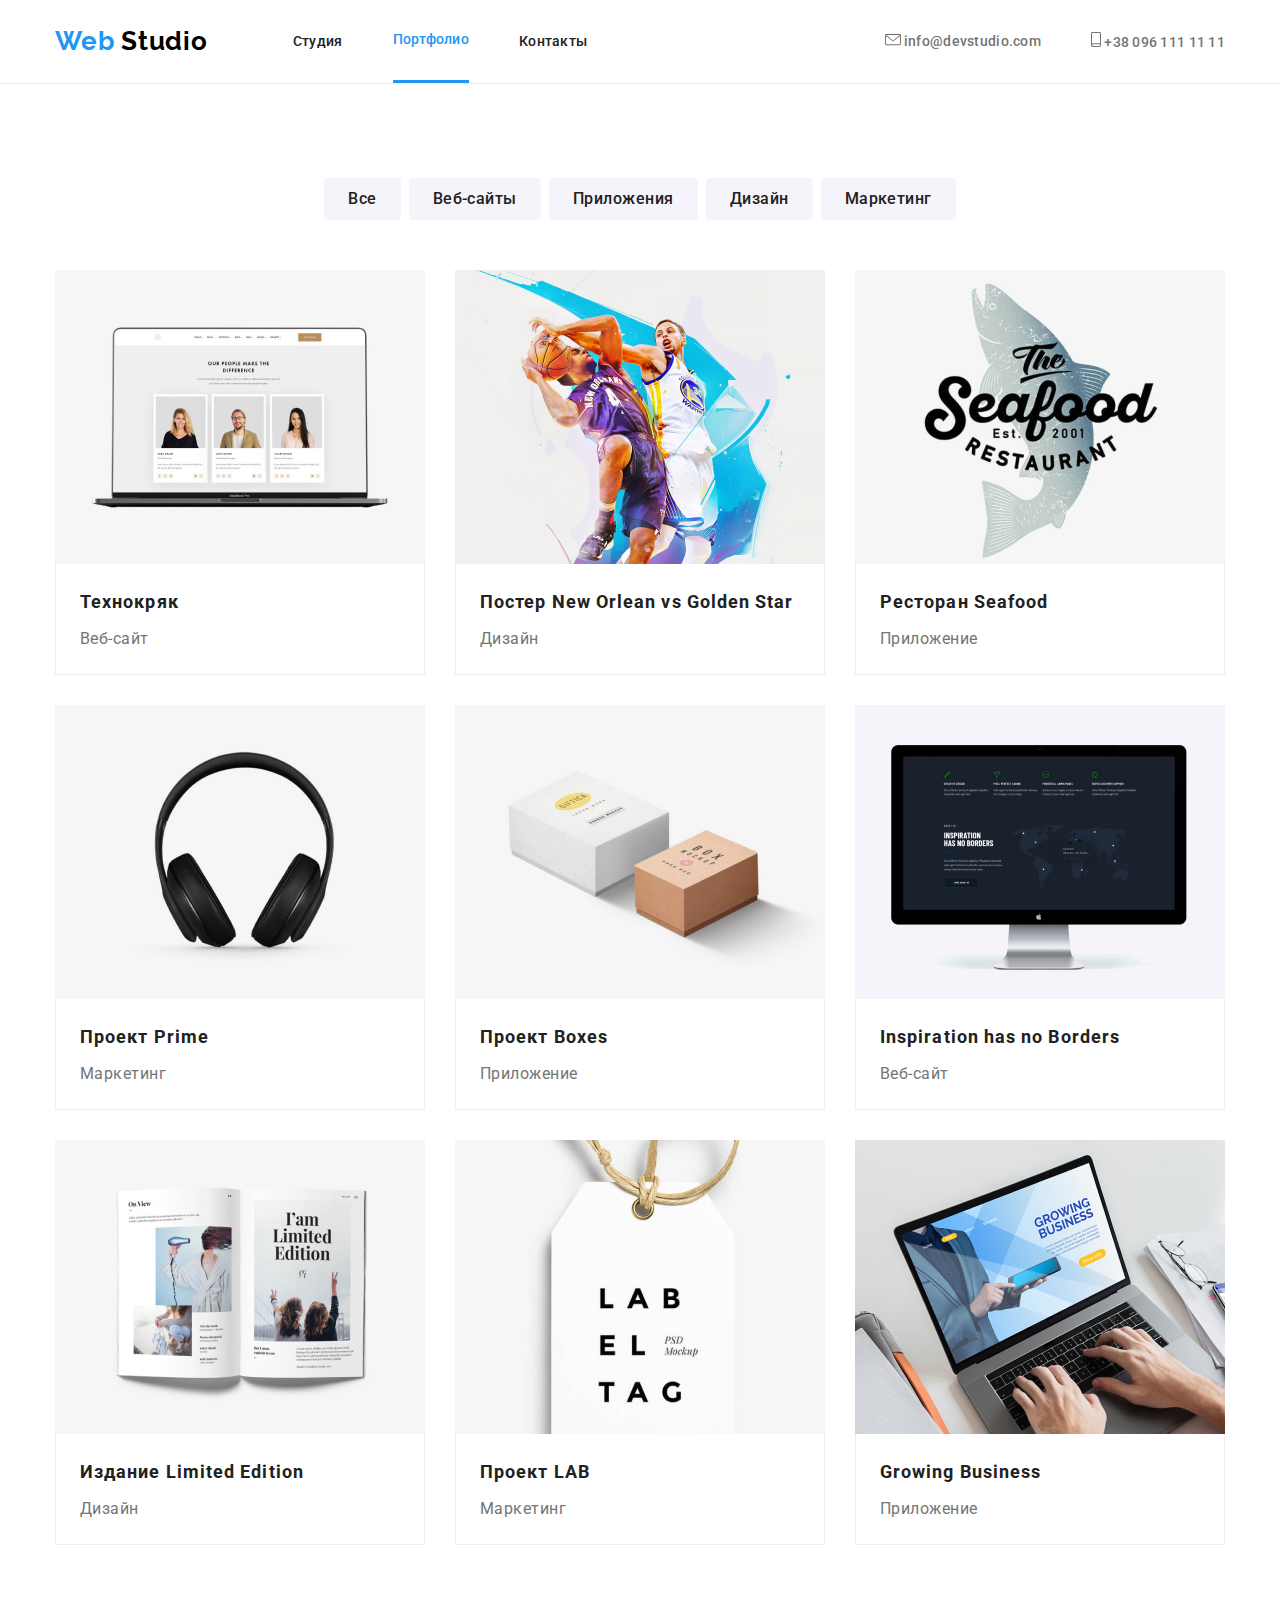
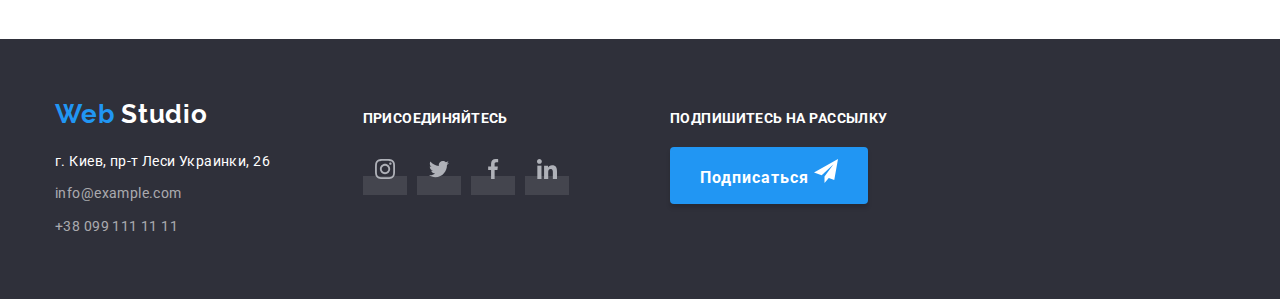
==== commit 6f4f2f86: "Добавляет бордеры" ====
--- a/portfolio.html
+++ b/portfolio.html
@@ -17,7 +17,7 @@
 
   <body>
     <!-- Шапка сайта -->
-    <header class="header">
+    <header class="header second-page">
       <div class="container">
         <nav class="navigation">
           <a class="logo link" id="logo" href="./index.html" lang="en">
--- a/css/styles.css
+++ b/css/styles.css
@@ -59,7 +59,7 @@
   width: 1200px;
   padding-right: 15px;
   padding-left: 15px;
-  outline: 2px solid turquoise;
+  /* outline: 2px solid turquoise; */
 }
 h1,
 h2,
@@ -70,6 +70,12 @@
   margin-top: 0;
   margin-bottom: 0;
 }
+/* задать после того как уберу иконки с img  */
+/* img {
+  display: block;
+  width: 100%;
+  height: auto;
+} */
 .section {
   padding-top: 94px;
   padding-bottom: 94px;
@@ -448,6 +454,9 @@
 }
 
 /* Портфолио */
+.header.second-page {
+  border-bottom: 1px solid #ececec;
+}
 
 .portfolio-list-btn {
   display: flex;
@@ -492,7 +501,6 @@
   width: calc((100% - 60px) / 3);
   margin-right: 30px;
   margin-bottom: 30px;
-  border: 1px solid #eeeeee;
 }
 .portfolio-list-item:nth-child(3n) {
   margin-right: 0;
@@ -527,10 +535,12 @@
 
 .portfolio-list-item-img {
   display: block;
-  width: 100%;
 }
 .portfolio-list-item-text-content {
   padding: 20px 24px;
+  border-right: 1px solid #eeeeee;
+  border-bottom: 1px solid #eeeeee;
+  border-left: 1px solid #eeeeee;
 }
 .portfolio-list-item-title {
   margin-bottom: 4px;
